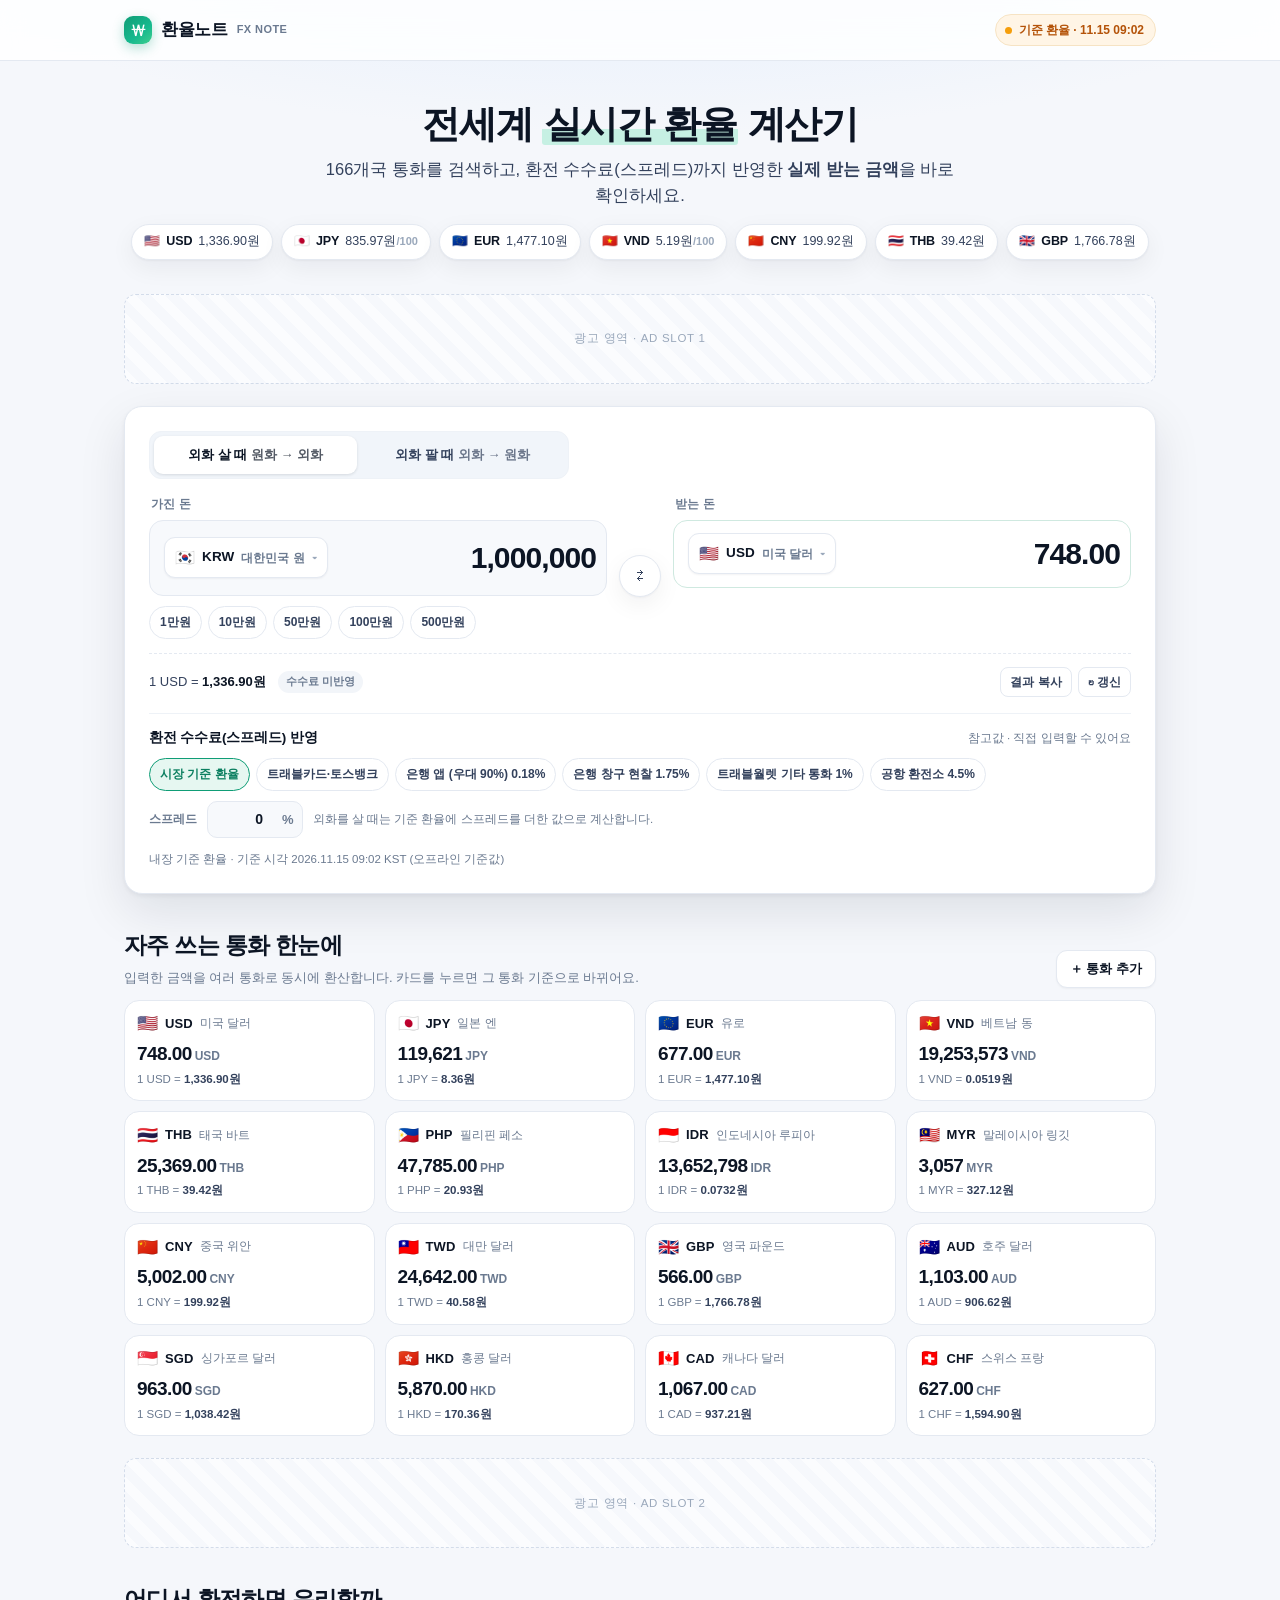
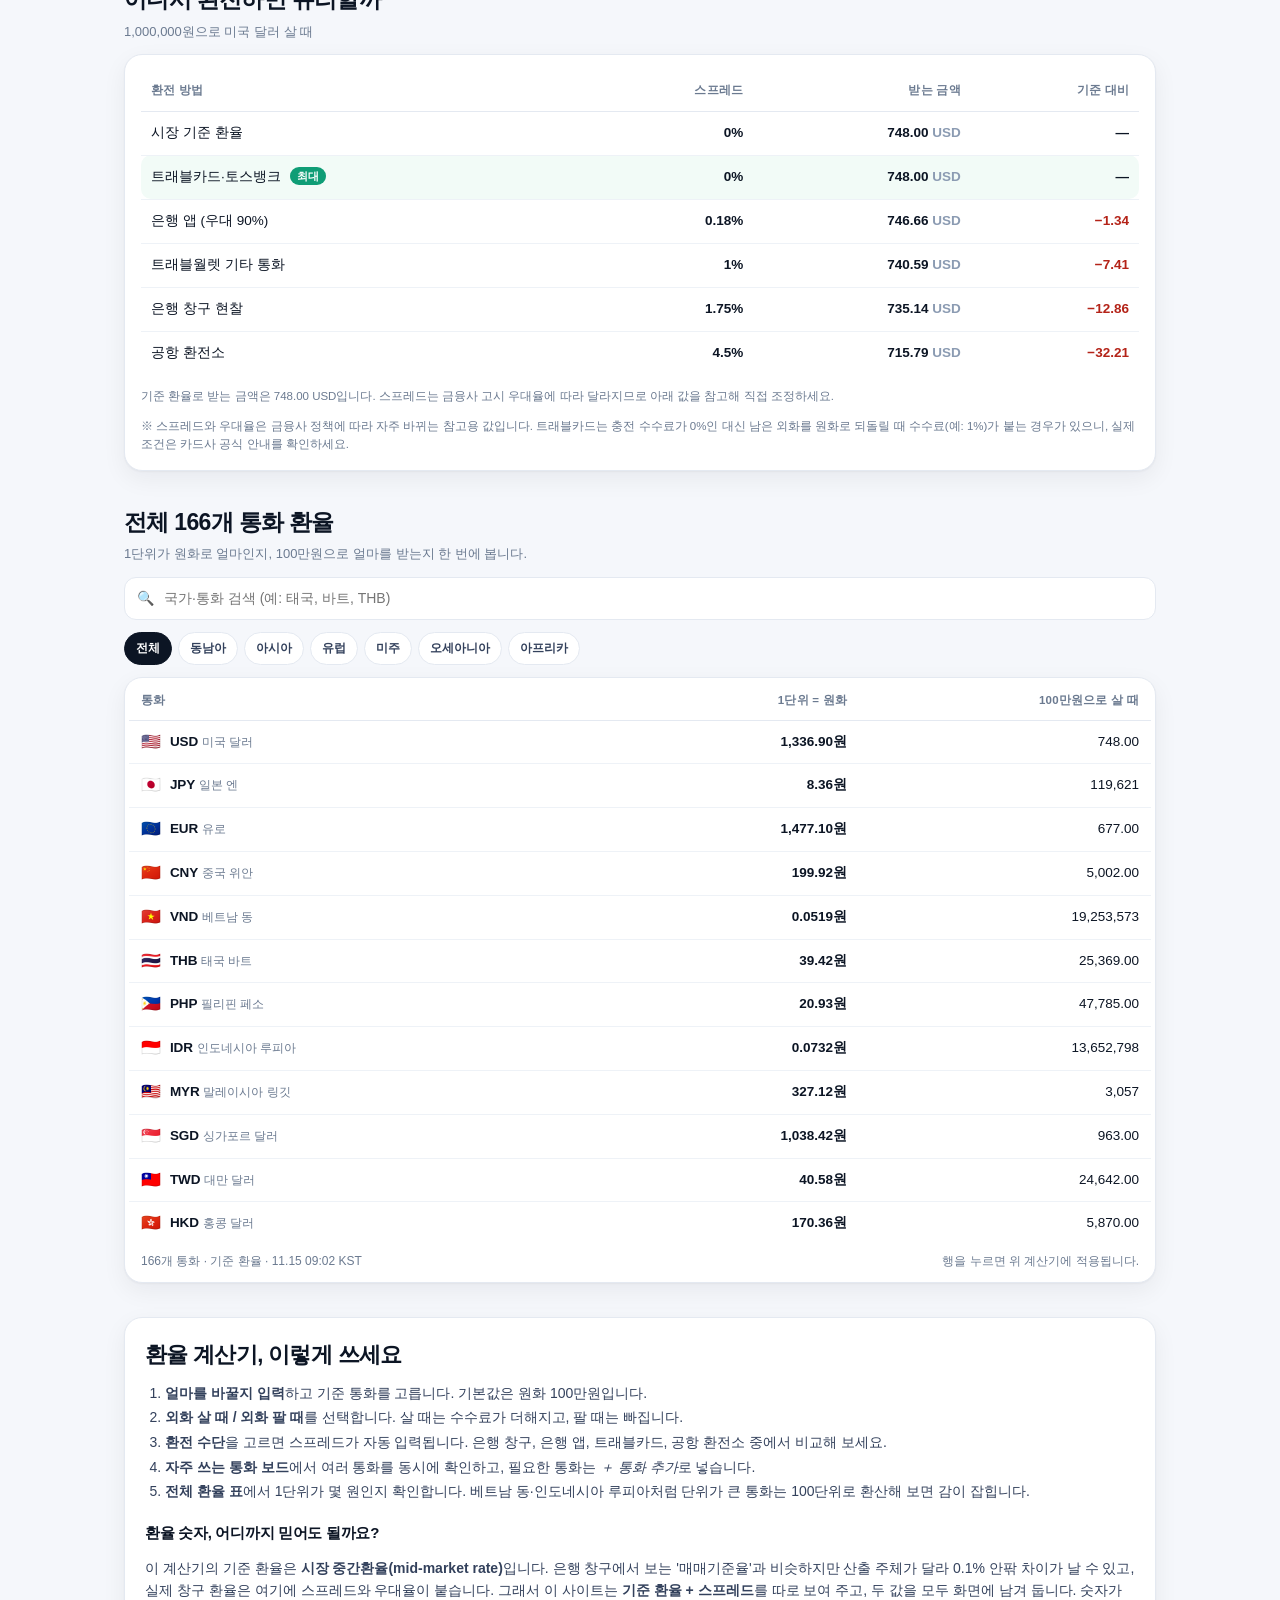
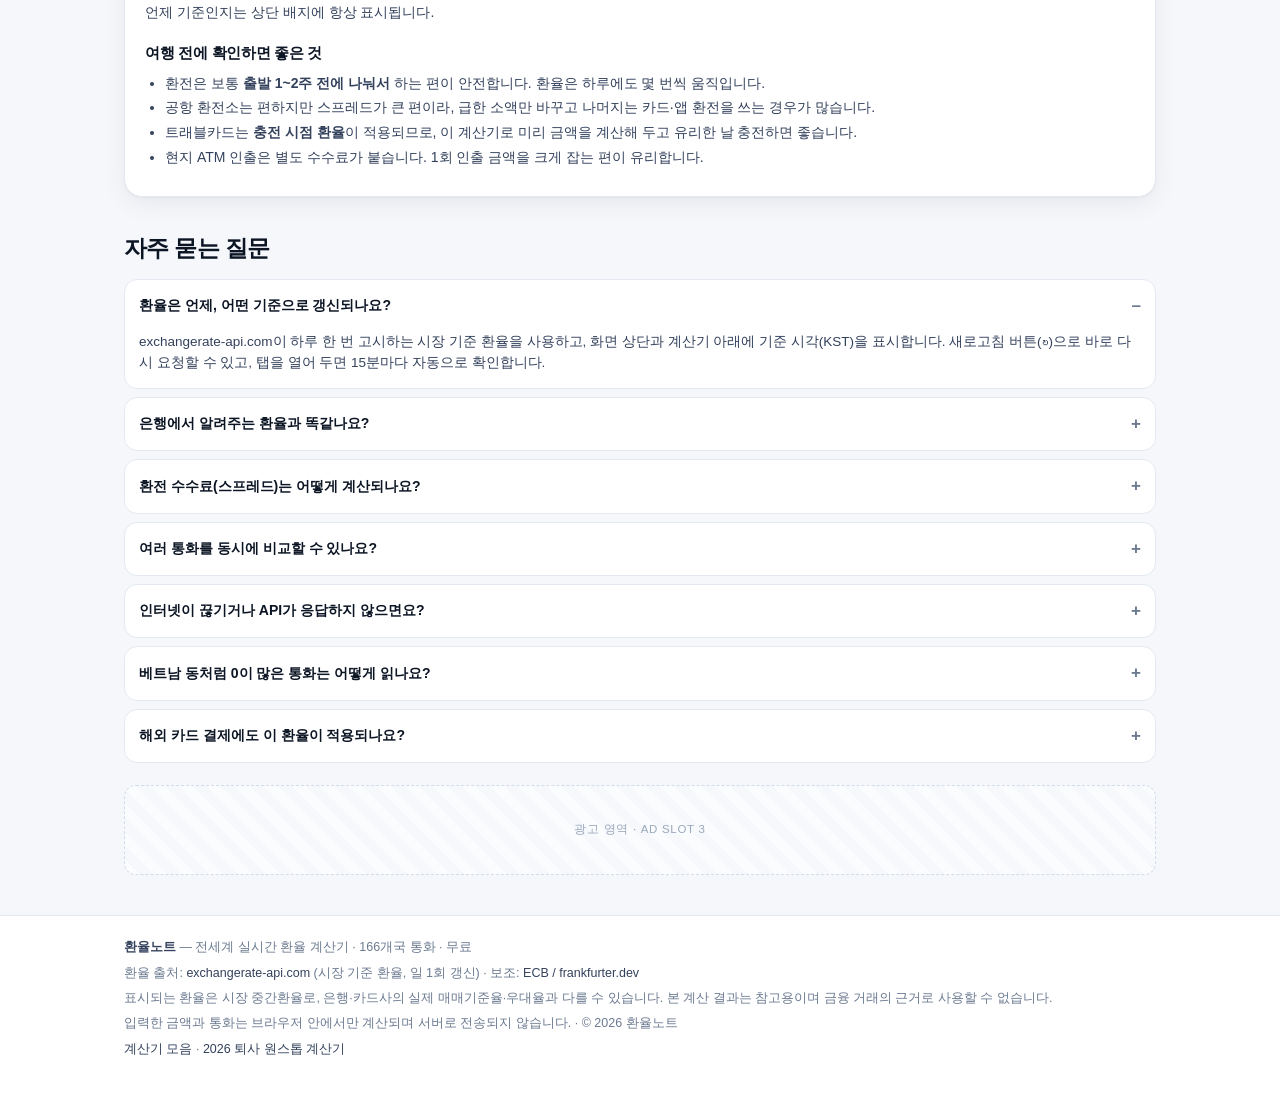
==== fx/index.html @ 87c5fdeb "무료 계산기 2종 배포: 퇴사 원스톱 계산기(월급노트) + 전세계 환율 계산기(환율노트) - 루트: 허브 페이지, ads.txt(애드센스 pub-2493112023638381), " ====
<!DOCTYPE html>
<html lang="ko">
<head>
<meta charset="utf-8">
<meta name="viewport" content="width=device-width, initial-scale=1, viewport-fit=cover">
<title>전세계 실시간 환율 계산기 | 166개 통화 환전 수수료까지 — 환율노트</title>
<meta name="description" content="166개국 통화를 실시간 환율로 바로 계산하세요. 원화↔달러·엔·동·바트·유로를 한 화면에서 동시 비교하고, 은행·트래블카드 환전 수수료(스프레드)를 반영한 실제 받는 금액까지 확인할 수 있습니다. 회원가입·설치 없이 무료.">
<meta name="keywords" content="환율 계산기, 실시간 환율, 달러 환율, 엔화 환율, 베트남 동 환율, 태국 바트, 환전 수수료, 트래블카드, 스프레드, 환율 조회">
<meta name="robots" content="index,follow,max-image-preview:large">
<meta name="author" content="환율노트">
<meta name="theme-color" content="#0c1524">
<meta name="format-detection" content="telephone=no">

<link rel="canonical" href="https://fuuckuyooou-sys.github.io/fx/">

<meta property="og:type" content="website">
<meta property="og:site_name" content="환율노트">
<meta property="og:locale" content="ko_KR">
<meta property="og:title" content="전세계 실시간 환율 계산기 — 166개 통화, 수수료까지 반영">
<meta property="og:description" content="달러·엔·동·바트·유로를 한 번에. 기준 환율과 환전 수수료(스프레드)를 반영한 실제 받는 금액을 바로 확인하세요.">
<meta property="og:url" content="https://fuuckuyooou-sys.github.io/fx/">
<meta property="og:image" content="https://fuuckuyooou-sys.github.io/salary/og-image.png">
<meta name="twitter:card" content="summary">
<meta name="twitter:title" content="전세계 실시간 환율 계산기 — 환율노트">
<meta name="twitter:description" content="166개국 통화 실시간 환율 계산 · 환전 수수료 반영 실구매 금액 비교">

<link rel="preconnect" href="https://open.er-api.com" crossorigin>
<link rel="preconnect" href="https://api.frankfurter.dev">
<link rel="icon" href="data:image/svg+xml,%3Csvg xmlns='http://www.w3.org/2000/svg' viewBox='0 0 100 100'%3E%3Crect width='100' height='100' rx='24' fill='%230f9d76'/%3E%3Ctext x='50' y='72' font-size='58' font-family='sans-serif' font-weight='bold' fill='white' text-anchor='middle'%3E%E2%82%A9%3C/text%3E%3C/svg%3E">
<link rel="stylesheet" href="assets/styles.css">

<!-- ═══════════════════════════════════════════════════════════════
     Google AdSense 스크립트 (pub-2493112023638381)
     애드센스 승인 후 아래 주석을 해제하면 본문의 광고 슬롯이 활성화됩니다.
<script async src="https://pagead2.googlesyndication.com/pagead/js/adsbygoogle.js?client=ca-pub-2493112023638381" crossorigin="anonymous"></script>
     ═══════════════════════════════════════════════════════════════ -->

<script type="application/ld+json">
{
  "@context": "https://schema.org",
  "@graph": [
    {
      "@type": "WebApplication",
      "name": "환율노트 — 전세계 실시간 환율 계산기",
      "url": "https://fuuckuyooou-sys.github.io/fx/",
      "applicationCategory": "FinanceApplication",
      "operatingSystem": "Web",
      "inLanguage": "ko-KR",
      "description": "166개국 통화의 실시간 환율을 조회하고, 환전 수수료(스프레드)를 반영한 실구매 금액을 계산하는 무료 웹 앱.",
      "offers": { "@type": "Offer", "price": "0", "priceCurrency": "KRW" },
      "featureList": [
        "166개국 통화 실시간 환율 조회",
        "국가명·통화코드로 즉시 검색",
        "여러 통화 동시 환산",
        "은행·트래블카드 환전 수수료 반영 계산"
      ]
    },
    {
      "@type": "FAQPage",
      "mainEntity": [
        {
          "@type": "Question",
          "name": "환율은 언제, 어떤 기준으로 갱신되나요?",
          "acceptedAnswer": { "@type": "Answer", "text": "exchangerate-api.com이 하루 한 번 고시하는 시장 기준 환율을 사용하며, 화면 상단에 기준 시각(KST)을 표시합니다. 은행의 매매기준율과는 산출 방식이 달라 0.1% 안팎의 차이가 날 수 있습니다." }
        },
        {
          "@type": "Question",
          "name": "은행에서 알려주는 환율과 똑같나요?",
          "acceptedAnswer": { "@type": "Answer", "text": "아닙니다. 이 사이트의 숫자는 수수료가 붙기 전 시장 중간환율입니다. 은행·카드사는 여기에 자체 스프레드와 우대율을 적용해 살 때·팔 때 환율을 따로 고시합니다. 그래서 계산기에 스프레드를 입력하면 실제 받는 금액에 가까워집니다." }
        },
        {
          "@type": "Question",
          "name": "환전 수수료(스프레드)는 어떻게 반영되나요?",
          "acceptedAnswer": { "@type": "Answer", "text": "외화를 살 때는 기준 환율에 스프레드를 더한 값으로, 팔 때는 뺀 값으로 계산합니다. 예를 들어 스프레드 1.75%라면 달러를 살 때 1달러당 기준 환율의 1.0175배를 지불하게 됩니다." }
        },
        {
          "@type": "Question",
          "name": "여러 통화를 동시에 비교할 수 있나요?",
          "acceptedAnswer": { "@type": "Answer", "text": "네. 금액과 기준 통화를 입력하면 '자주 쓰는 통화' 보드에서 달러·엔·유로·동·바트 등 최대 24개 통화로 한 번에 환산됩니다. 보드에 통화를 추가하거나 빼면 다음 방문에도 그대로 유지됩니다." }
        },
        {
          "@type": "Question",
          "name": "인터넷이 끊기거나 API가 응답하지 않으면 어떻게 되나요?",
          "acceptedAnswer": { "@type": "Answer", "text": "ECB 기준 환율(2차 소스)을 먼저 시도하고, 그것도 실패하면 브라우저에 저장된 마지막 환율이나 사이트에 내장된 기준 환율로 계산합니다. 이때 상단 표시가 '기준 환율'로 바뀌고 기준 시각이 함께 표시되므로, 숫자가 실시간인지 바로 알 수 있습니다." }
        },
        {
          "@type": "Question",
          "name": "베트남 동처럼 0이 많은 통화는 어떻게 읽나요?",
          "acceptedAnswer": { "@type": "Answer", "text": "계산기는 자릿수를 쉼표로 구분해 표시합니다. 베트남 동은 100동 단위로 묶어 생각하면 편합니다. 예를 들어 100,000동은 10만동이며, 계산기 아래 환율 표에서 100동이 몇 원인지 바로 확인할 수 있습니다." }
        },
        {
          "@type": "Question",
          "name": "해외 카드 결제에도 이 환율이 적용되나요?",
          "acceptedAnswer": { "@type": "Answer", "text": "카드 결제는 결제 승인 시점의 국제브랜드 환율과 카드사 해외이용수수료(보통 0.2~0.6%)가 더해집니다. 트래블카드는 충전 시점의 환율이 적용되므로 이 계산기로 충전 타이밍을 가늠하는 용도로 쓰면 좋습니다." }
        }
      ]
    }
  ]
}
</script>
</head>
<body>

<header class="site-head">
  <div class="wrap">
    <a class="brand" href="./" aria-label="환율노트 홈">
      <span class="brand-mark" aria-hidden="true">₩</span>
      환율노트 <small>FX NOTE</small>
    </a>
    <span class="status-pill" id="statusPill" role="status" aria-live="polite">
      <span class="dot" aria-hidden="true"></span>
      <span id="statusText">환율 불러오는 중…</span>
    </span>
  </div>
</header>

<main class="wrap">
  <section class="hero">
    <h1>전세계 <span class="hl">실시간 환율</span> 계산기</h1>
    <p>166개국 통화를 검색하고, 환전 수수료(스프레드)까지 반영한 <strong>실제 받는 금액</strong>을 바로 확인하세요.</p>
    <div class="ticker" id="ticker" aria-label="주요 통화 환율"></div>
  </section>

  <!-- ══════════════════════════════════════════════════════════════
       [AD SLOT 1] 본문 상단 · 반응형
       애드센스 승인 후 아래 주석을 풀고 data-ad-slot 값만 교체하세요.
       (pub-2493112023638381)
  <ins class="adsbygoogle" style="display:block"
       data-ad-client="ca-pub-2493112023638381"
       data-ad-slot="0000000000"
       data-ad-format="auto"
       data-full-width-responsive="true"></ins>
  <script>(adsbygoogle = window.adsbygoogle || []).push({});</script>
       ══════════════════════════════════════════════════════════════ -->
  <div class="ad-slot" data-ad="top" aria-hidden="true">광고 영역 · AD SLOT 1</div>

  <section class="card conv" aria-labelledby="calcTitle">
    <h2 id="calcTitle" class="visually-hidden">환율 계산기</h2>

    <div class="seg" role="tablist" aria-label="환전 방향 선택">
      <button type="button" id="segBuy" role="tab" aria-selected="true">외화 살 때 <span style="font-weight:600;opacity:.7">원화 → 외화</span></button>
      <button type="button" id="segSell" role="tab" aria-selected="false">외화 팔 때 <span style="font-weight:600;opacity:.7">외화 → 원화</span></button>
    </div>

    <div class="conv-grid">
      <div class="field">
        <label class="field-label" for="amountInput">가진 돈</label>
        <div class="picker">
          <div class="io">
            <button type="button" class="cur-btn" id="baseBtn" aria-haspopup="listbox" aria-expanded="false" aria-label="기준 통화 선택">
              <span class="fl">🇰🇷</span><span class="cd">KRW</span><span class="nm">대한민국 원</span>
            </button>
            <input id="amountInput" type="text" inputmode="decimal" autocomplete="off" spellcheck="false"
                   value="1,000,000" aria-label="금액 입력" placeholder="0">
          </div>
          <div class="picker-panel" id="basePanel" role="dialog" aria-label="기준 통화 선택">
            <div class="picker-search">
              <input type="search" placeholder="국가·통화 검색 (예: 베트남, 달러, USD)" aria-label="기준 통화 검색" autocomplete="off">
            </div>
            <div class="picker-filters" role="group" aria-label="지역 필터"></div>
            <ul class="picker-list" role="listbox" aria-label="통화 목록"></ul>
          </div>
        </div>
        <div class="chips" id="amountChips"></div>
      </div>

      <div class="swap-row">
        <button type="button" class="swap" id="swapBtn" aria-label="두 통화를 서로 바꾸기" title="통화 바꾸기">⇄</button>
      </div>

      <div class="field">
        <span class="field-label" id="outLabel">받는 돈</span>
        <div class="picker">
          <div class="io out">
            <button type="button" class="cur-btn" id="targetBtn" aria-haspopup="listbox" aria-expanded="false" aria-labelledby="outLabel">
              <span class="fl">🇺🇸</span><span class="cd">USD</span><span class="nm">미국 달러</span>
            </button>
            <div class="value" id="outValue" aria-live="polite">0</div>
            <span class="visually-hidden" id="outCode">USD</span>
          </div>
          <div class="picker-panel" id="targetPanel" role="dialog" aria-label="받는 통화 선택">
            <div class="picker-search">
              <input type="search" placeholder="국가·통화 검색 (예: 일본, 엔, JPY)" aria-label="받는 통화 검색" autocomplete="off">
            </div>
            <div class="picker-filters" role="group" aria-label="지역 필터"></div>
            <ul class="picker-list" role="listbox" aria-label="통화 목록"></ul>
          </div>
        </div>
      </div>
    </div>

    <div class="rate-line">
      <span id="rateText">환율을 불러오는 중…</span>
      <span class="tag zero" id="feeTag">수수료 미반영</span>
      <span class="rate-actions">
        <button class="copy-btn" id="copyBtn" type="button">결과 복사</button>
        <button class="copy-btn" id="refreshBtn" type="button" title="환율 새로고침">↻ 갱신</button>
      </span>
    </div>

    <div class="fees">
      <div class="fees-head">
        <h3>환전 수수료(스프레드) 반영</h3>
        <span class="hint">참고값 · 직접 입력할 수 있어요</span>
      </div>
      <div class="presets" id="presets" role="group" aria-label="환전 수단 선택"></div>
      <div class="spread-row">
        <label for="spreadInput">스프레드</label>
        <div class="spread-input">
          <input id="spreadInput" type="number" min="0" max="20" step="0.1" value="0" inputmode="decimal" aria-describedby="modeNote">
          <span>%</span>
        </div>
        <span class="mode-note" id="modeNote">외화를 살 때는 기준 환율에 스프레드를 더해 계산합니다.</span>
      </div>
    </div>

    <p class="note" id="sourceText">출처를 확인하는 중…</p>
  </section>

  <section class="sec" aria-labelledby="boardTitle">
    <div class="sec-head">
      <div>
        <h2 id="boardTitle">자주 쓰는 통화 한눈에</h2>
        <p>입력한 금액을 여러 통화로 동시에 환산합니다. 카드를 누르면 그 통화 기준으로 바뀌어요.</p>
      </div>
      <button class="btn-ghost" id="addBtn" type="button">＋ 통화 추가</button>
    </div>
    <div class="board" id="board"></div>
  </section>

  <!-- ══════════════════════════════════════════════════════════════
       [AD SLOT 2] 본문 중간 · 반응형 (pub-2493112023638381)
  <ins class="adsbygoogle" style="display:block"
       data-ad-client="ca-pub-2493112023638381"
       data-ad-slot="0000000000"
       data-ad-format="auto"
       data-full-width-responsive="true"></ins>
  <script>(adsbygoogle = window.adsbygoogle || []).push({});</script>
       ══════════════════════════════════════════════════════════════ -->
  <div class="ad-slot" data-ad="mid" aria-hidden="true">광고 영역 · AD SLOT 2</div>

  <section class="sec" aria-labelledby="cmpTitle2">
    <div class="sec-head">
      <div>
        <h2 id="cmpTitle2">어디서 환전하면 유리할까</h2>
        <p id="cmpTitle">수수료를 반영해 실제로 받는 금액을 비교합니다.</p>
      </div>
    </div>
    <div class="card compare">
      <div class="cmp-scroll">
        <table class="cmp">
          <caption class="visually-hidden">환전 수단별 실구매 금액 비교표</caption>
          <thead>
            <tr><th scope="col">환전 방법</th><th scope="col">스프레드</th><th scope="col">받는 금액</th><th scope="col">기준 대비</th></tr>
          </thead>
          <tbody id="cmpBody"></tbody>
        </table>
      </div>
      <p class="note" id="cmpFoot"></p>
      <p class="note">※ 스프레드와 우대율은 금융사 정책에 따라 자주 바뀌는 참고용 값입니다. 트래블카드는 충전 수수료가 0%인 대신 남은 외화를 원화로 되돌릴 때 수수료(예: 1%)가 붙는 경우가 있으니, 실제 조건은 카드사 공식 안내를 확인하세요.</p>
    </div>
  </section>

  <section class="sec" aria-labelledby="tableTitle">
    <div class="sec-head">
      <div>
        <h2 id="tableTitle">전체 166개 통화 환율</h2>
        <p>1단위가 원화로 얼마인지, 100만원으로 얼마를 받는지 한 번에 봅니다.</p>
      </div>
    </div>
    <div class="toolbar">
      <div class="search-box">
        <span class="ico" aria-hidden="true">🔍</span>
        <input id="rateSearch" type="search" placeholder="국가·통화 검색 (예: 태국, 바트, THB)" aria-label="전체 환율 검색" autocomplete="off">
      </div>
    </div>
    <div class="rfilters" id="regionFilters" role="group" aria-label="지역 필터"></div>
    <div class="card tbl-card" style="margin-top:12px">
      <div class="tbl-scroll">
        <table class="rates">
          <thead>
            <tr><th scope="col">통화</th><th scope="col">1단위 = 원화</th><th scope="col">100만원으로 살 때</th></tr>
          </thead>
          <tbody id="rateBody"></tbody>
        </table>
      </div>
      <div class="table-foot">
        <span id="rateCount"></span>
        <span>행을 누르면 위 계산기에 적용됩니다.</span>
      </div>
    </div>
  </section>

  <section class="sec" aria-labelledby="guideTitle">
    <div class="card guide">
      <h2 id="guideTitle">환율 계산기, 이렇게 쓰세요</h2>
      <ol>
        <li><strong>얼마를 바꿀지 입력</strong>하고 기준 통화를 고릅니다. 기본값은 원화 100만원입니다.</li>
        <li><strong>외화 살 때 / 외화 팔 때</strong>를 선택합니다. 살 때는 수수료가 더해지고, 팔 때는 빠집니다.</li>
        <li><strong>환전 수단</strong>을 고르면 스프레드가 자동 입력됩니다. 은행 창구, 은행 앱, 트래블카드, 공항 환전소 중에서 비교해 보세요.</li>
        <li><strong>자주 쓰는 통화 보드</strong>에서 여러 통화를 동시에 확인하고, 필요한 통화는 <em>＋ 통화 추가</em>로 넣습니다.</li>
        <li><strong>전체 환율 표</strong>에서 1단위가 몇 원인지 확인합니다. 베트남 동·인도네시아 루피아처럼 단위가 큰 통화는 100단위로 환산해 보면 감이 잡힙니다.</li>
      </ol>

      <h3>환율 숫자, 어디까지 믿어도 될까요?</h3>
      <p>이 계산기의 기준 환율은 <strong>시장 중간환율(mid-market rate)</strong>입니다. 은행 창구에서 보는 '매매기준율'과 비슷하지만 산출 주체가 달라 0.1% 안팎 차이가 날 수 있고, 실제 창구 환율은 여기에 스프레드와 우대율이 붙습니다. 그래서 이 사이트는 <strong>기준 환율 + 스프레드</strong>를 따로 보여 주고, 두 값을 모두 화면에 남겨 둡니다. 숫자가 언제 기준인지는 상단 배지에 항상 표시됩니다.</p>

      <h3>여행 전에 확인하면 좋은 것</h3>
      <ul>
        <li>환전은 보통 <strong>출발 1~2주 전에 나눠서</strong> 하는 편이 안전합니다. 환율은 하루에도 몇 번씩 움직입니다.</li>
        <li>공항 환전소는 편하지만 스프레드가 큰 편이라, 급한 소액만 바꾸고 나머지는 카드·앱 환전을 쓰는 경우가 많습니다.</li>
        <li>트래블카드는 <strong>충전 시점 환율</strong>이 적용되므로, 이 계산기로 미리 금액을 계산해 두고 유리한 날 충전하면 좋습니다.</li>
        <li>현지 ATM 인출은 별도 수수료가 붙습니다. 1회 인출 금액을 크게 잡는 편이 유리합니다.</li>
      </ul>
    </div>
  </section>

  <section class="sec" aria-labelledby="faqTitle">
    <div class="sec-head"><div><h2 id="faqTitle">자주 묻는 질문</h2></div></div>

    <details class="faq" open>
      <summary>환율은 언제, 어떤 기준으로 갱신되나요?</summary>
      <div class="a"><p>exchangerate-api.com이 하루 한 번 고시하는 시장 기준 환율을 사용하고, 화면 상단과 계산기 아래에 기준 시각(KST)을 표시합니다. 새로고침 버튼(↻)으로 바로 다시 요청할 수 있고, 탭을 열어 두면 15분마다 자동으로 확인합니다.</p></div>
    </details>

    <details class="faq">
      <summary>은행에서 알려주는 환율과 똑같나요?</summary>
      <div class="a"><p>똑같지 않습니다. 이 사이트의 숫자는 수수료가 붙기 전 시장 중간환율입니다. 은행과 카드사는 여기에 자체 스프레드와 우대율을 적용해 '살 때'와 '팔 때' 환율을 따로 고시합니다. 계산기의 스프레드 값을 실제 우대 조건에 맞추면 체감 환율에 가까워집니다.</p></div>
    </details>

    <details class="faq">
      <summary>환전 수수료(스프레드)는 어떻게 계산되나요?</summary>
      <div class="a"><p>외화를 살 때는 기준 환율에 스프레드를 더하고(1 + s), 팔 때는 뺍니다(1 − s). 예를 들어 스프레드가 1.75%라면 달러를 살 때 1달러당 기준 환율의 1.0175배를 지불하는 셈입니다. 100만원어치를 바꾼다면 약 1만 7천원이 수수료로 빠지는 구조입니다.</p></div>
    </details>

    <details class="faq">
      <summary>여러 통화를 동시에 비교할 수 있나요?</summary>
      <div class="a"><p>네. 금액과 기준 통화를 입력하면 '자주 쓰는 통화' 보드에서 달러·엔·유로·동·바트·페소 등 최대 24개 통화로 한 번에 환산해 보여 줍니다. 보드에 통화를 더하거나 빼면 브라우저에 저장되어 다음 방문에도 유지됩니다.</p></div>
    </details>

    <details class="faq">
      <summary>인터넷이 끊기거나 API가 응답하지 않으면요?</summary>
      <div class="a"><p>ECB 기준 환율(2차 소스)을 먼저 시도하고, 그것도 안 되면 브라우저에 저장된 마지막 환율이나 사이트에 내장된 기준 환율로 계산합니다. 이때 상단 배지가 '실시간'에서 '기준 환율'로 바뀌고 기준 시각이 함께 표시되므로, 지금 보는 숫자가 실시간인지 바로 알 수 있습니다.</p></div>
    </details>

    <details class="faq">
      <summary>베트남 동처럼 0이 많은 통화는 어떻게 읽나요?</summary>
      <div class="a"><p>계산기는 자릿수를 쉼표로 끊어 보여 줍니다. 베트남 동은 100동 단위로 묶으면 편합니다. 예를 들어 100,000동은 10만동이고, 전체 환율 표에서 100동이 몇 원인지 바로 확인할 수 있습니다.</p></div>
    </details>

    <details class="faq">
      <summary>해외 카드 결제에도 이 환율이 적용되나요?</summary>
      <div class="a"><p>카드 결제에는 결제 승인 시점의 국제브랜드 환율과 카드사 해외이용수수료(보통 0.2~0.6%)가 더해집니다. 트래블카드는 충전 시점의 환율이 적용되므로, 이 계산기로 충전 금액과 타이밍을 가늠하는 용도로 쓰기 좋습니다.</p></div>
    </details>
  </section>

  <!-- ══════════════════════════════════════════════════════════════
       [AD SLOT 3] 본문 하단 · 반응형 (pub-2493112023638381)
  <ins class="adsbygoogle" style="display:block"
       data-ad-client="ca-pub-2493112023638381"
       data-ad-slot="0000000000"
       data-ad-format="auto"
       data-full-width-responsive="true"></ins>
  <script>(adsbygoogle = window.adsbygoogle || []).push({});</script>
       ══════════════════════════════════════════════════════════════ -->
  <div class="ad-slot" data-ad="bottom" aria-hidden="true">광고 영역 · AD SLOT 3</div>
</main>

<footer class="site-foot">
  <div class="wrap rows">
    <div><b>환율노트</b> — 전세계 실시간 환율 계산기 · 166개국 통화 · 무료</div>
    <div>환율 출처: <a href="https://www.exchangerate-api.com" target="_blank" rel="noopener nofollow">exchangerate-api.com</a> (시장 기준 환율, 일 1회 갱신) · 보조: <a href="https://frankfurter.dev" target="_blank" rel="noopener nofollow">ECB / frankfurter.dev</a></div>
    <div>표시되는 환율은 시장 중간환율로, 은행·카드사의 실제 매매기준율·우대율과 다를 수 있습니다. 본 계산 결과는 참고용이며 금융 거래의 근거로 사용할 수 없습니다.</div>
    <div>입력한 금액과 통화는 브라우저 안에서만 계산되며 서버로 전송되지 않습니다. · © 2026 환율노트</div>
    <div><a href="../">계산기 모음</a> · <a href="../salary/">2026 퇴사 원스톱 계산기</a></div>
  </div>
</footer>

<!-- 통화 추가 모달 -->
<div class="modal-backdrop" id="addModal" hidden>
  <div class="modal-card" role="dialog" aria-modal="true" aria-labelledby="addTitle">
    <div class="modal-head">
      <h3 id="addTitle">통화 추가</h3>
      <button type="button" class="modal-x" id="addClose" aria-label="닫기">✕</button>
    </div>
    <div class="picker-search">
      <input id="addSearch" type="search" placeholder="국가·통화 검색 (예: 캄보디아, KHR)" aria-label="추가할 통화 검색" autocomplete="off">
    </div>
    <ul class="picker-list" id="addList"></ul>
  </div>
</div>

<script src="assets/currencies.js"></script>
<script src="assets/app.js"></script>
</body>
</html>
---- fx/assets/styles.css ----
/* 환율노트 — 전세계 실시간 환율 계산기
   핀테크/여행 톤 · 모바일 우선 반응형 · 외부 라이브러리 없음 */

:root {
  --ink: #0c1524;
  --ink-2: #33415c;
  --muted: #6b7a90;
  --line: #e4e9f1;
  --line-2: #eef2f7;
  --bg: #f5f7fb;
  --card: #ffffff;
  --accent: #0f9d76;
  --accent-2: #0b7f60;
  --accent-soft: #e6f7f1;
  --blue: #2f6bff;
  --blue-soft: #eaf0ff;
  --warn: #b45309;
  --warn-soft: #fff5e6;
  --shadow: 0 1px 2px rgba(12, 21, 36, .04), 0 8px 24px rgba(12, 21, 36, .06);
  --shadow-lg: 0 2px 4px rgba(12, 21, 36, .05), 0 18px 48px rgba(12, 21, 36, .10);
  --r: 18px;
  --r-sm: 12px;
  --max: 1080px;
  --font: "Pretendard", "Pretendard Variable", -apple-system, BlinkMacSystemFont, "Apple SD Gothic Neo",
    "Malgun Gothic", "Noto Sans KR", "Segoe UI", Roboto, sans-serif;
  --mono: "SF Mono", ui-monospace, "JetBrains Mono", "Roboto Mono", Menlo, monospace;
}

* { box-sizing: border-box; }

html { -webkit-text-size-adjust: 100%; scroll-behavior: smooth; }

body {
  margin: 0;
  font-family: var(--font);
  color: var(--ink);
  background:
    radial-gradient(1200px 420px at 50% -160px, #dceafe 0%, rgba(220, 234, 254, 0) 70%),
    var(--bg);
  line-height: 1.55;
  -webkit-font-smoothing: antialiased;
}

a { color: var(--blue); text-decoration: none; }
a:hover { text-decoration: underline; }

.wrap { width: 100%; max-width: var(--max); margin: 0 auto; padding: 0 18px; }

.visually-hidden {
  position: absolute; width: 1px; height: 1px; margin: -1px; padding: 0;
  overflow: hidden; clip: rect(0 0 0 0); white-space: nowrap; border: 0;
}

/* ── 헤더 ───────────────────────────────────────────── */
.site-head {
  position: sticky; top: 0; z-index: 40;
  background: rgba(255, 255, 255, .84);
  backdrop-filter: saturate(160%) blur(12px);
  -webkit-backdrop-filter: saturate(160%) blur(12px);
  border-bottom: 1px solid var(--line);
}
.site-head .wrap {
  display: flex; align-items: center; justify-content: space-between; gap: 12px;
  height: 60px;
}
.brand {
  display: inline-flex; align-items: center; gap: 9px;
  color: var(--ink); font-weight: 800; letter-spacing: -.02em; font-size: 17px;
}
.brand:hover { text-decoration: none; }
.brand-mark {
  width: 28px; height: 28px; border-radius: 9px; display: grid; place-items: center;
  background: linear-gradient(140deg, var(--accent) 0%, #17b98e 60%, #3ecf8e 100%);
  color: #fff; font-size: 15px; font-weight: 800; box-shadow: 0 4px 12px rgba(15, 157, 118, .3);
}
.brand small { color: var(--muted); font-weight: 600; font-size: 11px; letter-spacing: .04em; }

.status-pill {
  display: inline-flex; align-items: center; gap: 7px;
  font-size: 12px; font-weight: 600; color: var(--ink-2);
  background: #fff; border: 1px solid var(--line); border-radius: 999px;
  padding: 6px 11px 6px 9px; white-space: nowrap;
  max-width: 62vw; overflow: hidden; text-overflow: ellipsis;
}
.status-pill .dot {
  width: 7px; height: 7px; border-radius: 50%; background: var(--muted); flex: none;
}
.status-pill.live .dot { background: var(--accent); box-shadow: 0 0 0 0 rgba(15, 157, 118, .55); animation: pulse 2.4s infinite; }
.status-pill.live { color: var(--accent-2); border-color: #cdeee4; background: var(--accent-soft); }
.status-pill.stale .dot { background: #f59e0b; }
.status-pill.stale { color: var(--warn); border-color: #f6e3c4; background: var(--warn-soft); }
.status-pill.err .dot { background: #ef4444; }
.status-pill.err { color: #b42318; border-color: #f5cdc9; background: #fdeceb; }
@keyframes pulse {
  0% { box-shadow: 0 0 0 0 rgba(15, 157, 118, .5); }
  70% { box-shadow: 0 0 0 7px rgba(15, 157, 118, 0); }
  100% { box-shadow: 0 0 0 0 rgba(15, 157, 118, 0); }
}

/* ── 히어로 ─────────────────────────────────────────── */
.hero { padding: 30px 0 8px; text-align: center; }
.hero h1 {
  margin: 0 0 10px; font-size: clamp(26px, 5.2vw, 38px); line-height: 1.22;
  letter-spacing: -.035em; font-weight: 850;
}
.hero h1 .hl {
  background: linear-gradient(180deg, transparent 62%, #c6f0e3 62%);
  border-radius: 3px; padding: 0 2px;
}
.hero p {
  margin: 0 auto; max-width: 680px; color: var(--ink-2); font-size: clamp(14px, 2.4vw, 16px);
  word-break: keep-all;
}

.ticker {
  display: flex; gap: 8px; justify-content: flex-start; overflow-x: auto;
  padding: 16px 0 4px; margin: 0;
  scrollbar-width: none; -webkit-overflow-scrolling: touch;
}
.ticker::-webkit-scrollbar { display: none; }
.tick {
  flex: none; display: inline-flex; align-items: baseline; gap: 6px;
  background: #fff; border: 1px solid var(--line); border-radius: 999px;
  padding: 7px 12px; font-size: 12.5px; color: var(--ink-2); box-shadow: var(--shadow);
}
.tick b { font-weight: 750; color: var(--ink); letter-spacing: -.01em; }
.tick .up { color: #d92d20; }
.tick .down { color: #067647; }
.tick .sk { display: inline-block; width: 34px; height: 8px; border-radius: 4px; background: #eef2f7; }

/* ── 광고 슬롯 ──────────────────────────────────────── */
.ad-slot {
  margin: 22px 0; min-height: 90px; border: 1px dashed #d3dcea; border-radius: var(--r-sm);
  background: repeating-linear-gradient(45deg, #fbfcfe, #fbfcfe 10px, #f6f8fc 10px, #f6f8fc 20px);
  display: grid; place-items: center; color: #9aa8bb; font-size: 11.5px; letter-spacing: .06em;
  text-align: center; padding: 10px;
}

/* ── 공통 카드 ──────────────────────────────────────── */
.card {
  background: var(--card); border: 1px solid var(--line); border-radius: var(--r);
  box-shadow: var(--shadow);
}

/* ── 변환기 ─────────────────────────────────────────── */
.conv { padding: 18px; margin-top: 14px; box-shadow: var(--shadow-lg); }

.seg {
  display: inline-flex; gap: 4px; padding: 4px; background: #f1f5fa; border-radius: 12px;
  border: 1px solid var(--line-2); margin-bottom: 16px; width: 100%; max-width: 420px;
}
.seg button {
  flex: 1; appearance: none; border: 0; background: transparent; color: var(--ink-2);
  font: inherit; font-size: 13px; font-weight: 700; padding: 9px 10px; border-radius: 9px;
  cursor: pointer; transition: background .15s, color .15s, box-shadow .15s; white-space: nowrap;
}
.seg button[aria-selected="true"] {
  background: #fff; color: var(--ink); box-shadow: 0 1px 3px rgba(12, 21, 36, .12);
}
.seg button:focus-visible { outline: 2px solid var(--blue); outline-offset: 1px; }

.conv-grid { display: grid; gap: 10px; grid-template-columns: minmax(0, 1fr); }

.field { position: relative; min-width: 0; }
.field-label {
  display: block; font-size: 12px; font-weight: 700; color: var(--muted);
  margin: 0 0 6px 2px; letter-spacing: .01em;
}
.io {
  display: flex; align-items: center; gap: 8px; background: #f7f9fc; min-width: 0;
  border: 1.5px solid var(--line); border-radius: 14px; padding: 10px 10px 10px 14px;
  transition: border-color .15s, background .15s, box-shadow .15s;
}
.io:focus-within { border-color: var(--accent); background: #fff; box-shadow: 0 0 0 4px rgba(15, 157, 118, .10); }
.io.out { background: #fff; border-color: #cfe9e0; }
.io input {
  flex: 1; min-width: 0; width: 100%; border: 0; background: transparent; font: inherit;
  font-size: clamp(20px, 6vw, 30px); font-weight: 800; letter-spacing: -.03em;
  color: var(--ink); padding: 4px 0; text-align: right; font-variant-numeric: tabular-nums;
}
.io input:focus { outline: none; }
.io input::placeholder { color: #b9c4d4; font-weight: 700; }
.io.out .value {
  flex: 1; min-width: 0; text-align: right; font-size: clamp(20px, 6vw, 30px);
  font-weight: 800; letter-spacing: -.03em; font-variant-numeric: tabular-nums;
  overflow: hidden; text-overflow: ellipsis; white-space: nowrap;
}

.cur-btn {
  flex: none; display: inline-flex; align-items: center; gap: 7px; cursor: pointer;
  background: #fff; border: 1px solid var(--line); border-radius: 11px;
  padding: 9px 10px; font: inherit; font-size: 13.5px; font-weight: 750; color: var(--ink);
  box-shadow: 0 1px 2px rgba(12, 21, 36, .05); max-width: 46%;
}
.cur-btn:hover { border-color: #c9d3e2; }
.cur-btn:focus-visible { outline: 2px solid var(--blue); outline-offset: 2px; }
.cur-btn .fl { font-size: 16px; line-height: 1; }
.cur-btn .cd { font-weight: 800; letter-spacing: .01em; }
.cur-btn .nm { color: var(--muted); font-weight: 600; font-size: 12px; white-space: nowrap; overflow: hidden; text-overflow: ellipsis; }
.cur-btn .car { color: #9aa8bb; font-size: 10px; }

.icon-btn {
  flex: none; width: 34px; height: 34px; display: grid; place-items: center; cursor: pointer;
  background: #fff; border: 1px solid var(--line); border-radius: 10px; color: var(--ink-2);
  font-size: 15px; padding: 0;
}
.icon-btn:hover { border-color: #c9d3e2; background: #fbfcfe; }
.icon-btn:focus-visible { outline: 2px solid var(--blue); outline-offset: 2px; }

.swap-row { display: flex; justify-content: center; margin: -2px 0; position: relative; z-index: 2; }
.swap {
  width: 38px; height: 38px; border-radius: 50%; display: grid; place-items: center; cursor: pointer;
  background: #fff; border: 1px solid var(--line); box-shadow: var(--shadow); color: var(--ink-2);
  font-size: 16px; transition: transform .18s ease, color .15s, border-color .15s;
}.swap:hover { transform: rotate(180deg); color: var(--accent); border-color: #bfe6d9; }
.swap:focus-visible { outline: 2px solid var(--blue); outline-offset: 2px; }

.chips { display: flex; flex-wrap: wrap; gap: 6px; margin-top: 10px; }
.chips button {
  appearance: none; border: 1px solid var(--line); background: #fff; color: var(--ink-2);
  font: inherit; font-size: 12px; font-weight: 650; padding: 6px 10px; border-radius: 999px; cursor: pointer;
}
.chips button:hover { border-color: #bfe6d9; color: var(--accent-2); background: var(--accent-soft); }

.rate-line {
  display: flex; flex-wrap: wrap; align-items: center; gap: 6px 12px;
  margin-top: 14px; padding-top: 13px; border-top: 1px dashed var(--line);
  font-size: 13px; color: var(--ink-2);
}
.rate-line b { color: var(--ink); font-weight: 750; font-variant-numeric: tabular-nums; }
.rate-line .tag {
  font-size: 11px; font-weight: 700; color: var(--accent-2); background: var(--accent-soft);
  border-radius: 999px; padding: 2px 8px;
}
.rate-line .tag.zero { color: var(--muted); background: #f2f5f9; }
.copy-btn {
  margin-left: 0; appearance: none; background: #fff; border: 1px solid var(--line);
  color: var(--ink-2); font: inherit; font-size: 12px; font-weight: 650; padding: 5px 9px;
  border-radius: 8px; cursor: pointer;
}
.rate-actions { display: inline-flex; gap: 6px; margin-left: auto; flex: none; }
.copy-btn:hover { background: #fbfcfe; }

/* 수수료 */
.fees { margin-top: 16px; border-top: 1px solid var(--line-2); padding-top: 14px; }
.fees-head { display: flex; align-items: center; justify-content: space-between; gap: 10px; flex-wrap: wrap; }
.fees-head h3 { margin: 0; font-size: 13.5px; font-weight: 800; letter-spacing: -.01em; }
.fees-head .hint { font-size: 11.5px; color: var(--muted); }
.presets { display: flex; flex-wrap: wrap; gap: 6px; margin-top: 9px; }
.presets button {
  appearance: none; border: 1px solid var(--line); background: #fff; color: var(--ink-2);
  font: inherit; font-size: 12px; font-weight: 650; padding: 6px 10px; border-radius: 999px; cursor: pointer;
}
.presets button[aria-pressed="true"] { border-color: var(--accent); background: var(--accent-soft); color: var(--accent-2); }
.presets button:hover { border-color: #bfe6d9; }
.spread-row { display: flex; align-items: center; gap: 10px; margin-top: 10px; flex-wrap: wrap; }
.spread-row label { font-size: 12px; font-weight: 700; color: var(--muted); }
.spread-input {
  display: inline-flex; align-items: center; gap: 4px; background: #f7f9fc;
  border: 1.5px solid var(--line); border-radius: 10px; padding: 4px 8px;
}
.spread-input input {
  width: 62px; border: 0; background: transparent; font: inherit; font-size: 14px; font-weight: 750;
  text-align: right; color: var(--ink); padding: 3px 0;
}
.spread-input input:focus { outline: none; }
.spread-input span { font-size: 13px; color: var(--muted); font-weight: 700; }
.spread-input:focus-within { border-color: var(--accent); background: #fff; }
.mode-note { font-size: 11.5px; color: var(--muted); }

/* ── 통화 픽커 ──────────────────────────────────────── */
.picker { position: relative; min-width: 0; }
.picker-panel {
  position: absolute; z-index: 60; left: 0; right: 0; top: calc(100% + 8px);
  background: #fff; border: 1px solid var(--line); border-radius: 16px; box-shadow: var(--shadow-lg);
  overflow: hidden; display: none;
}
.picker-panel.open { display: block; animation: pop .14s ease-out; }
@keyframes pop { from { opacity: 0; transform: translateY(-4px); } to { opacity: 1; transform: none; } }
.picker-search { padding: 10px; border-bottom: 1px solid var(--line-2); }
.picker-search input {
  width: 100%; border: 1.5px solid var(--line); background: #f7f9fc; border-radius: 10px;
  font: inherit; font-size: 14px; padding: 9px 11px; color: var(--ink);
}
.picker-search input:focus { outline: none; border-color: var(--accent); background: #fff; }
.picker-filters { display: flex; gap: 5px; padding: 8px 10px 0; flex-wrap: wrap; }
.picker-filters button {
  border: 1px solid var(--line); background: #fff; border-radius: 999px; font: inherit;
  font-size: 11.5px; font-weight: 650; color: var(--ink-2); padding: 4px 9px; cursor: pointer;
}
.picker-filters button[aria-pressed="true"] { background: var(--ink); color: #fff; border-color: var(--ink); }
.picker-list { list-style: none; margin: 0; padding: 6px; max-height: 292px; overflow-y: auto; overscroll-behavior: contain; }
.picker-list li { margin: 0; }
.picker-list button {
  width: 100%; display: flex; align-items: center; gap: 9px; text-align: left;
  border: 0; background: transparent; font: inherit; padding: 9px 9px; border-radius: 10px; cursor: pointer;
}
.picker-list button:hover, .picker-list button.active { background: #f2f7fb; }
.picker-list button[aria-selected="true"] { background: var(--accent-soft); }
.picker-list .fl { font-size: 17px; line-height: 1; flex: none; }
.picker-list .meta { min-width: 0; flex: 1; }
.picker-list .meta b { display: block; font-size: 13.5px; font-weight: 750; color: var(--ink); letter-spacing: -.01em; }
.picker-list .meta span { display: block; font-size: 11.5px; color: var(--muted); white-space: nowrap; overflow: hidden; text-overflow: ellipsis; }
.picker-list .val { font-size: 12px; color: var(--ink-2); font-weight: 700; font-variant-numeric: tabular-nums; white-space: nowrap; flex: none; }
.picker-empty { padding: 22px 14px; text-align: center; color: var(--muted); font-size: 13px; }

/* ── 동시 비교 보드 ─────────────────────────────────── */
.sec { margin-top: 34px; }
.sec-head { display: flex; align-items: flex-end; justify-content: space-between; gap: 12px; margin-bottom: 12px; flex-wrap: wrap; }
.sec-head h2 {
  margin: 0; font-size: clamp(19px, 3.4vw, 23px); letter-spacing: -.03em; font-weight: 820;
}
.sec-head p { margin: 4px 0 0; color: var(--muted); font-size: 13px; }
.btn-ghost {
  appearance: none; border: 1px solid var(--line); background: #fff; color: var(--ink);
  font: inherit; font-size: 13px; font-weight: 700; padding: 8px 13px; border-radius: 11px;
  cursor: pointer; display: inline-flex; align-items: center; gap: 6px; box-shadow: 0 1px 2px rgba(12,21,36,.04);
}
.btn-ghost:hover { border-color: #bfe6d9; color: var(--accent-2); }

.board { display: grid; grid-template-columns: repeat(2, minmax(0, 1fr)); gap: 10px; }
.cc {
  position: relative; text-align: left; background: #fff; border: 1px solid var(--line);
  border-radius: 15px; padding: 13px 12px 12px; cursor: pointer; font: inherit;
  transition: border-color .15s, box-shadow .15s, transform .15s;
}
.cc:hover { border-color: #c4e8dd; box-shadow: 0 6px 18px rgba(12, 21, 36, .07); transform: translateY(-1px); }
.cc:focus-visible { outline: 2px solid var(--blue); outline-offset: 2px; }
.cc-top { display: flex; align-items: center; gap: 7px; margin-bottom: 8px; min-width: 0; padding-right: 16px; }
.cc-top .fl { font-size: 17px; line-height: 1; flex: none; }
.cc-top .cd { font-size: 13px; font-weight: 800; letter-spacing: .01em; flex: none; }
.cc-top .nm { font-size: 11.5px; color: var(--muted); white-space: nowrap; overflow: hidden; text-overflow: ellipsis; min-width: 0; flex: 1; }
.cc-x {
  position: absolute; top: 6px; right: 6px; width: 22px; height: 22px; border-radius: 50%;
  border: 0; background: transparent; color: #b3bfd0; font-size: 14px; line-height: 1; cursor: pointer;
  display: grid; place-items: center; opacity: 0; transition: opacity .15s, background .15s; padding: 0;
}
.cc:hover .cc-x, .cc-x:focus-visible { opacity: 1; }
.cc-x:hover { background: #fdeceb; color: #d92d20; }
.cc-val {
  display: block;
  font-size: clamp(16px, 3.6vw, 19px); font-weight: 820; letter-spacing: -.03em;
  font-variant-numeric: tabular-nums; color: var(--ink); line-height: 1.25;
}
.cc-val small { font-size: 12px; font-weight: 700; color: var(--muted); margin-left: 3px; letter-spacing: 0; }
.cc-rate { display: block; margin-top: 5px; font-size: 11.5px; color: var(--muted); font-variant-numeric: tabular-nums; }
.cc-rate b { color: var(--ink-2); font-weight: 700; }
.cc-fee { display: block; margin-top: 2px; font-size: 11.5px; color: var(--accent-2); font-variant-numeric: tabular-nums; }

/* ── 통화 추가 모달 ─────────────────────────────────── */
.modal-backdrop {
  position: fixed; inset: 0; z-index: 80; background: rgba(8, 14, 24, .42);
  backdrop-filter: blur(2px); display: flex; align-items: flex-start; justify-content: center;
  padding: 6vh 14px 20px;
}
.modal-backdrop[hidden] { display: none; }
.modal-card {
  width: 100%; max-width: 460px; background: #fff; border: 1px solid var(--line);
  border-radius: 18px; box-shadow: var(--shadow-lg); overflow: hidden;
  animation: pop .16s ease-out;
}
.modal-head {
  display: flex; align-items: center; justify-content: space-between;
  padding: 14px 16px 6px;
}
.modal-head h3 { margin: 0; font-size: 16px; letter-spacing: -.02em; }
.modal-x {
  width: 30px; height: 30px; border-radius: 9px; border: 1px solid var(--line);
  background: #fff; color: var(--muted); font-size: 13px; cursor: pointer; display: grid; place-items: center;
}
.modal-x:hover { color: var(--ink); background: #fbfcfe; }
.modal-card .picker-search { border-bottom: 0; padding-bottom: 6px; }
.modal-card .picker-list { max-height: 52vh; }

/* 갱신 버튼 회전 */
.copy-btn.spinning { animation: spin 1s linear infinite; color: var(--accent-2); }
@keyframes spin { to { transform: rotate(360deg); } }

/* ── 실구매 비교 ────────────────────────────────────── */
.compare { padding: 16px; }
.cmp-scroll { overflow-x: auto; max-width: 100%; -webkit-overflow-scrolling: touch; }
table.cmp { width: 100%; border-collapse: collapse; font-size: 13.5px; min-width: 460px; }
table.cmp th, table.cmp td { padding: 11px 10px; text-align: right; border-bottom: 1px solid var(--line-2); white-space: nowrap; }
table.cmp th:first-child, table.cmp td:first-child { text-align: left; white-space: normal; }
table.cmp thead th { font-size: 11.5px; color: var(--muted); font-weight: 700; letter-spacing: .02em; border-bottom: 1px solid var(--line); }
table.cmp tbody tr:last-child td { border-bottom: 0; }
table.cmp td.num { font-variant-numeric: tabular-nums; font-weight: 750; }
.cmp-sp { display: none; }
table.cmp tr.best td { background: #f2fbf7; }
table.cmp tr.best td:first-child { border-radius: 10px 0 0 10px; }
table.cmp tr.best td:last-child { border-radius: 0 10px 10px 0; }
.badge-best {
  display: inline-block; margin-left: 5px; font-size: 10.5px; font-weight: 800;
  color: #fff; background: var(--accent); border-radius: 999px; padding: 1px 7px; vertical-align: 1px;
}
.loss { color: #b42318; }
.note { font-size: 11.5px; color: var(--muted); line-height: 1.6; margin: 12px 0 0; }

/* ── 전체 환율 표 ───────────────────────────────────── */
.toolbar { display: flex; gap: 8px; flex-wrap: wrap; align-items: center; margin-bottom: 12px; }
.search-box {
  flex: 1; min-width: 200px; display: flex; align-items: center; gap: 8px;
  background: #fff; border: 1.5px solid var(--line); border-radius: 12px; padding: 9px 12px;
}
.search-box:focus-within { border-color: var(--accent); }
.search-box input { flex: 1; border: 0; background: transparent; font: inherit; font-size: 14px; color: var(--ink); min-width: 0; }
.search-box input:focus { outline: none; }
.search-box .ico { color: #9aa8bb; font-size: 14px; }

.rfilters { display: flex; gap: 6px; flex-wrap: wrap; }
.rfilters button {
  border: 1px solid var(--line); background: #fff; border-radius: 999px; font: inherit;
  font-size: 12px; font-weight: 650; color: var(--ink-2); padding: 6px 11px; cursor: pointer;
}
.rfilters button[aria-pressed="true"] { background: var(--ink); color: #fff; border-color: var(--ink); }

.tbl-card { padding: 4px 4px 8px; overflow: hidden; }
.tbl-scroll { max-height: 520px; overflow-y: auto; overscroll-behavior: contain; }
table.rates { width: 100%; border-collapse: collapse; font-size: 13.5px; }
table.rates th {
  position: sticky; top: 0; background: #fff; z-index: 1; text-align: right;
  font-size: 11.5px; color: var(--muted); font-weight: 700; padding: 10px 12px;
  border-bottom: 1px solid var(--line); letter-spacing: .02em;
}
table.rates th:first-child { text-align: left; }
table.rates td { padding: 9px 12px; border-bottom: 1px solid var(--line-2); text-align: right; font-variant-numeric: tabular-nums; }
table.rates td:first-child { text-align: left; }
table.rates tbody tr:hover { background: #fafcfe; }
table.rates .cur { display: flex; align-items: center; gap: 9px; min-width: 0; }
table.rates .cur .fl { font-size: 16px; }
table.rates .cur b { font-weight: 750; letter-spacing: -.01em; }
table.rates .cur .sub { font-size: 11.5px; color: var(--muted); }
table.rates td.mid { font-weight: 700; color: var(--ink); }
.table-foot { display: flex; justify-content: space-between; align-items: center; gap: 10px; padding: 10px 12px 4px; font-size: 12px; color: var(--muted); flex-wrap: wrap; }

/* ── 안내·FAQ ───────────────────────────────────────── */
.guide { padding: 20px; }
.guide h2 { margin: 0 0 10px; font-size: clamp(19px, 3.4vw, 22px); letter-spacing: -.03em; }
.guide h3 { margin: 18px 0 6px; font-size: 15px; letter-spacing: -.02em; }
.guide p, .guide li { color: var(--ink-2); font-size: 14px; }
.guide ol, .guide ul { padding-left: 20px; margin: 8px 0; }
.guide li { margin: 3px 0; }

details.faq {
  border: 1px solid var(--line); border-radius: 13px; background: #fff; padding: 0 14px;
  margin-bottom: 8px;
}
details.faq summary {
  cursor: pointer; list-style: none; padding: 13px 0; font-weight: 750; font-size: 14px;
  display: flex; justify-content: space-between; gap: 10px; align-items: center;
}
details.faq summary::-webkit-details-marker { display: none; }
details.faq summary::after { content: "+"; color: var(--muted); font-weight: 600; font-size: 17px; }
details.faq[open] summary::after { content: "–"; }
details.faq .a { padding: 0 0 14px; color: var(--ink-2); font-size: 13.5px; }
details.faq .a p { margin: 0 0 8px; }
details.faq .a p:last-child { margin-bottom: 0; }

/* ── 푸터 ───────────────────────────────────────────── */
.site-foot {
  margin-top: 40px; border-top: 1px solid var(--line); background: #fff;
  padding: 22px 0 34px; font-size: 12.5px; color: var(--muted);
}
.site-foot .rows { display: grid; gap: 6px; }
.site-foot b { color: var(--ink-2); font-weight: 700; }
.site-foot a { color: var(--ink-2); }

/* ── 반응형 ─────────────────────────────────────────── */
@media (max-width: 719px) {
  table.cmp { min-width: 0; font-size: 12.5px; }
  table.cmp th, table.cmp td { padding: 10px 6px; }
  table.cmp th:nth-child(2), table.cmp td:nth-child(2) { display: none; }
  .cmp-sp { display: inline-block; margin-left: 4px; font-size: 11px; font-weight: 700; color: var(--muted); }
  .cmp-scroll { overflow: visible; }
  .cur-btn .nm { display: none; }
  .cur-btn { max-width: none; }
}

@media (min-width: 560px) {
  .board { grid-template-columns: repeat(3, minmax(0, 1fr)); }
}
@media (min-width: 860px) {
  .wrap { padding: 0 24px; }
  .hero { padding-top: 40px; }
  .conv { padding: 24px; }
  .conv-grid { grid-template-columns: minmax(0, 1fr) 42px minmax(0, 1fr); align-items: start; gap: 12px; }
  .swap-row { margin: 0; align-self: stretch; display: flex; align-items: center; justify-content: center; padding-top: 18px; }
  .swap-row .swap { width: 42px; height: 42px; }
  .board { grid-template-columns: repeat(4, minmax(0, 1fr)); }
  .ticker { flex-wrap: wrap; justify-content: center; overflow: visible; }
  .tbl-scroll { max-height: 560px; }
}
@media (min-width: 1080px) {
  .hero p { font-size: 16.5px; }
}
@media (hover: none) {
  .cc-x { opacity: .55; }
}
@media (prefers-reduced-motion: reduce) {
  * { animation-duration: .001ms !important; transition-duration: .001ms !important; }
  html { scroll-behavior: auto; }
}
@media (prefers-color-scheme: dark) {
  :root {
    --ink: #eaf0f8;
    --ink-2: #b6c3d6;
    --muted: #8b9bb2;
    --line: #23303f;
    --line-2: #1b2531;
    --bg: #0d141d;
    --card: #131c27;
    --accent-soft: #10322a;
    --blue-soft: #16233d;
    --warn-soft: #2a2113;
    --shadow: 0 1px 2px rgba(0, 0, 0, .3), 0 8px 24px rgba(0, 0, 0, .35);
    --shadow-lg: 0 2px 4px rgba(0, 0, 0, .3), 0 18px 48px rgba(0, 0, 0, .45);
  }
  body {
    background:
      radial-gradient(1200px 420px at 50% -160px, #16273c 0%, rgba(22, 39, 60, 0) 70%),
      var(--bg);
  }
  .site-head { background: rgba(13, 20, 29, .82); }
  .io, .spread-input, .picker-search input { background: #0f1822; }
  .io.out, .io:focus-within, .spread-input:focus-within, .picker-search input:focus { background: #101b26; }
  .seg { background: #0f1822; }
  .seg button[aria-selected="true"] { background: #1b2733; }
  .cur-btn, .icon-btn, .btn-ghost, .cc, .search-box, .presets button, .chips button, details.faq,
  .picker-filters button, .rfilters button, .picker-panel, .cc, .tick, .status-pill, .copy-btn, .site-foot {
    background: var(--card); color: var(--ink);
  }
  .picker-list button:hover, .picker-list button.active { background: #1a2632; }
  table.rates th { background: var(--card); }
  table.rates tbody tr:hover { background: #17222e; }
  table.cmp tr.best td { background: #10322a; }
  .ad-slot { background: repeating-linear-gradient(45deg, #101a24, #101a24 10px, #0d161f 10px, #0d161f 20px); border-color: #23303f; color: #6b7a90; }
  .cc-x:hover { background: #3a1d1d; }
  .status-pill.live { background: #10322a; border-color: #1c4a3c; }
  .status-pill.stale { background: #2a2113; border-color: #4a3a1c; }
  .modal-card { background: var(--card); }
  .modal-x { background: var(--card); color: var(--ink-2); }
  .modal-x:hover { background: #1a2632; }
  .note, .loss { color: #f0a9a3; }
}
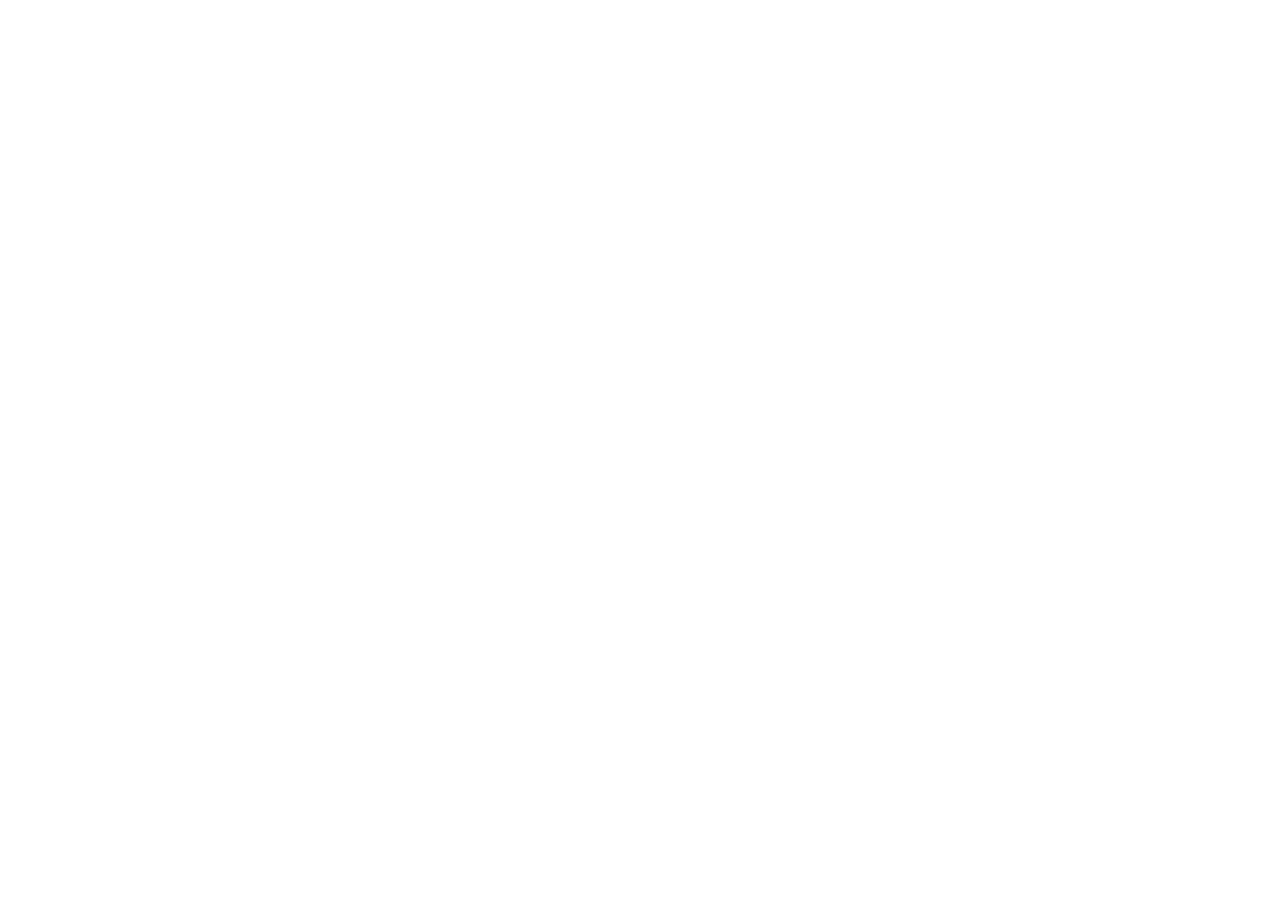
==== commit 5367022c: "새 주소(lifecalc-kr.github.io)로 이전 — 전 페이지 리다이렉트 사이트를 생활금융 계산기 연구소(lifecalc-kr.github.io)로 옮겼습니다. 기존 링크" ====
--- a/fx/index.html
+++ b/fx/index.html
@@ -2,395 +2,28 @@
 <html lang="ko">
 <head>
 <meta charset="utf-8">
-<meta name="viewport" content="width=device-width, initial-scale=1, viewport-fit=cover">
-<title>전세계 실시간 환율 계산기 | 166개 통화 환전 수수료까지 — 환율노트</title>
-<meta name="description" content="166개국 통화를 실시간 환율로 바로 계산하세요. 원화↔달러·엔·동·바트·유로를 한 화면에서 동시 비교하고, 은행·트래블카드 환전 수수료(스프레드)를 반영한 실제 받는 금액까지 확인할 수 있습니다. 회원가입·설치 없이 무료.">
-<meta name="keywords" content="환율 계산기, 실시간 환율, 달러 환율, 엔화 환율, 베트남 동 환율, 태국 바트, 환전 수수료, 트래블카드, 스프레드, 환율 조회">
-<meta name="robots" content="index,follow,max-image-preview:large">
-<meta name="author" content="환율노트">
-<meta name="theme-color" content="#0c1524">
-<meta name="format-detection" content="telephone=no">
-
-<link rel="canonical" href="https://fuuckuyooou-sys.github.io/fx/">
-
-<meta property="og:type" content="website">
-<meta property="og:site_name" content="환율노트">
-<meta property="og:locale" content="ko_KR">
-<meta property="og:title" content="전세계 실시간 환율 계산기 — 166개 통화, 수수료까지 반영">
-<meta property="og:description" content="달러·엔·동·바트·유로를 한 번에. 기준 환율과 환전 수수료(스프레드)를 반영한 실제 받는 금액을 바로 확인하세요.">
-<meta property="og:url" content="https://fuuckuyooou-sys.github.io/fx/">
-<meta property="og:image" content="https://fuuckuyooou-sys.github.io/salary/og-image.png">
-<meta name="twitter:card" content="summary">
-<meta name="twitter:title" content="전세계 실시간 환율 계산기 — 환율노트">
-<meta name="twitter:description" content="166개국 통화 실시간 환율 계산 · 환전 수수료 반영 실구매 금액 비교">
-
-<link rel="preconnect" href="https://open.er-api.com" crossorigin>
-<link rel="preconnect" href="https://api.frankfurter.dev">
-<link rel="icon" href="data:image/svg+xml,%3Csvg xmlns='http://www.w3.org/2000/svg' viewBox='0 0 100 100'%3E%3Crect width='100' height='100' rx='24' fill='%230f9d76'/%3E%3Ctext x='50' y='72' font-size='58' font-family='sans-serif' font-weight='bold' fill='white' text-anchor='middle'%3E%E2%82%A9%3C/text%3E%3C/svg%3E">
-<link rel="stylesheet" href="assets/styles.css">
-
-<!-- ═══════════════════════════════════════════════════════════════
-     Google AdSense 스크립트 (pub-2493112023638381)
-     애드센스 승인 후 아래 주석을 해제하면 본문의 광고 슬롯이 활성화됩니다.
-<script async src="https://pagead2.googlesyndication.com/pagead/js/adsbygoogle.js?client=ca-pub-2493112023638381" crossorigin="anonymous"></script>
-     ═══════════════════════════════════════════════════════════════ -->
-
-<script type="application/ld+json">
-{
-  "@context": "https://schema.org",
-  "@graph": [
-    {
-      "@type": "WebApplication",
-      "name": "환율노트 — 전세계 실시간 환율 계산기",
-      "url": "https://fuuckuyooou-sys.github.io/fx/",
-      "applicationCategory": "FinanceApplication",
-      "operatingSystem": "Web",
-      "inLanguage": "ko-KR",
-      "description": "166개국 통화의 실시간 환율을 조회하고, 환전 수수료(스프레드)를 반영한 실구매 금액을 계산하는 무료 웹 앱.",
-      "offers": { "@type": "Offer", "price": "0", "priceCurrency": "KRW" },
-      "featureList": [
-        "166개국 통화 실시간 환율 조회",
-        "국가명·통화코드로 즉시 검색",
-        "여러 통화 동시 환산",
-        "은행·트래블카드 환전 수수료 반영 계산"
-      ]
-    },
-    {
-      "@type": "FAQPage",
-      "mainEntity": [
-        {
-          "@type": "Question",
-          "name": "환율은 언제, 어떤 기준으로 갱신되나요?",
-          "acceptedAnswer": { "@type": "Answer", "text": "exchangerate-api.com이 하루 한 번 고시하는 시장 기준 환율을 사용하며, 화면 상단에 기준 시각(KST)을 표시합니다. 은행의 매매기준율과는 산출 방식이 달라 0.1% 안팎의 차이가 날 수 있습니다." }
-        },
-        {
-          "@type": "Question",
-          "name": "은행에서 알려주는 환율과 똑같나요?",
-          "acceptedAnswer": { "@type": "Answer", "text": "아닙니다. 이 사이트의 숫자는 수수료가 붙기 전 시장 중간환율입니다. 은행·카드사는 여기에 자체 스프레드와 우대율을 적용해 살 때·팔 때 환율을 따로 고시합니다. 그래서 계산기에 스프레드를 입력하면 실제 받는 금액에 가까워집니다." }
-        },
-        {
-          "@type": "Question",
-          "name": "환전 수수료(스프레드)는 어떻게 반영되나요?",
-          "acceptedAnswer": { "@type": "Answer", "text": "외화를 살 때는 기준 환율에 스프레드를 더한 값으로, 팔 때는 뺀 값으로 계산합니다. 예를 들어 스프레드 1.75%라면 달러를 살 때 1달러당 기준 환율의 1.0175배를 지불하게 됩니다." }
-        },
-        {
-          "@type": "Question",
-          "name": "여러 통화를 동시에 비교할 수 있나요?",
-          "acceptedAnswer": { "@type": "Answer", "text": "네. 금액과 기준 통화를 입력하면 '자주 쓰는 통화' 보드에서 달러·엔·유로·동·바트 등 최대 24개 통화로 한 번에 환산됩니다. 보드에 통화를 추가하거나 빼면 다음 방문에도 그대로 유지됩니다." }
-        },
-        {
-          "@type": "Question",
-          "name": "인터넷이 끊기거나 API가 응답하지 않으면 어떻게 되나요?",
-          "acceptedAnswer": { "@type": "Answer", "text": "ECB 기준 환율(2차 소스)을 먼저 시도하고, 그것도 실패하면 브라우저에 저장된 마지막 환율이나 사이트에 내장된 기준 환율로 계산합니다. 이때 상단 표시가 '기준 환율'로 바뀌고 기준 시각이 함께 표시되므로, 숫자가 실시간인지 바로 알 수 있습니다." }
-        },
-        {
-          "@type": "Question",
-          "name": "베트남 동처럼 0이 많은 통화는 어떻게 읽나요?",
-          "acceptedAnswer": { "@type": "Answer", "text": "계산기는 자릿수를 쉼표로 구분해 표시합니다. 베트남 동은 100동 단위로 묶어 생각하면 편합니다. 예를 들어 100,000동은 10만동이며, 계산기 아래 환율 표에서 100동이 몇 원인지 바로 확인할 수 있습니다." }
-        },
-        {
-          "@type": "Question",
-          "name": "해외 카드 결제에도 이 환율이 적용되나요?",
-          "acceptedAnswer": { "@type": "Answer", "text": "카드 결제는 결제 승인 시점의 국제브랜드 환율과 카드사 해외이용수수료(보통 0.2~0.6%)가 더해집니다. 트래블카드는 충전 시점의 환율이 적용되므로 이 계산기로 충전 타이밍을 가늠하는 용도로 쓰면 좋습니다." }
-        }
-      ]
-    }
-  ]
-}
-</script>
+<meta name="viewport" content="width=device-width, initial-scale=1">
+<title>주소가 이전되었습니다 | 생활금융 계산기 연구소</title>
+<meta name="robots" content="noindex, follow">
+<link rel="canonical" href="https://lifecalc-kr.github.io/fx/">
+<meta http-equiv="refresh" content="0; url=https://lifecalc-kr.github.io/fx/">
+<script>location.replace("https://lifecalc-kr.github.io/fx/" + location.search + location.hash);</script>
+<style>
+body{margin:0;min-height:100vh;display:grid;place-items:center;background:#f6f8f8;color:#0f1c1b;
+font-family:-apple-system,BlinkMacSystemFont,"Apple SD Gothic Neo","Malgun Gothic","Noto Sans KR",sans-serif;
+text-align:center;padding:24px}
+@media (prefers-color-scheme:dark){body{background:#0b1214;color:#e8f1ef}p{color:#9db0ad}}
+h1{font-size:20px;margin:0 0 10px}
+p{color:#5b6b6a;margin:0 0 20px;font-size:15px}
+a{display:inline-block;padding:12px 20px;border-radius:12px;background:#0f766e;color:#fff;text-decoration:none;font-weight:700}
+code{font-size:13px;opacity:.8}
+</style>
 </head>
 <body>
-
-<header class="site-head">
-  <div class="wrap">
-    <a class="brand" href="./" aria-label="환율노트 홈">
-      <span class="brand-mark" aria-hidden="true">₩</span>
-      환율노트 <small>FX NOTE</small>
-    </a>
-    <span class="status-pill" id="statusPill" role="status" aria-live="polite">
-      <span class="dot" aria-hidden="true"></span>
-      <span id="statusText">환율 불러오는 중…</span>
-    </span>
-  </div>
-</header>
-
-<main class="wrap">
-  <section class="hero">
-    <h1>전세계 <span class="hl">실시간 환율</span> 계산기</h1>
-    <p>166개국 통화를 검색하고, 환전 수수료(스프레드)까지 반영한 <strong>실제 받는 금액</strong>을 바로 확인하세요.</p>
-    <div class="ticker" id="ticker" aria-label="주요 통화 환율"></div>
-  </section>
-
-  <!-- ══════════════════════════════════════════════════════════════
-       [AD SLOT 1] 본문 상단 · 반응형
-       애드센스 승인 후 아래 주석을 풀고 data-ad-slot 값만 교체하세요.
-       (pub-2493112023638381)
-  <ins class="adsbygoogle" style="display:block"
-       data-ad-client="ca-pub-2493112023638381"
-       data-ad-slot="0000000000"
-       data-ad-format="auto"
-       data-full-width-responsive="true"></ins>
-  <script>(adsbygoogle = window.adsbygoogle || []).push({});</script>
-       ══════════════════════════════════════════════════════════════ -->
-  <div class="ad-slot" data-ad="top" aria-hidden="true">광고 영역 · AD SLOT 1</div>
-
-  <section class="card conv" aria-labelledby="calcTitle">
-    <h2 id="calcTitle" class="visually-hidden">환율 계산기</h2>
-
-    <div class="seg" role="tablist" aria-label="환전 방향 선택">
-      <button type="button" id="segBuy" role="tab" aria-selected="true">외화 살 때 <span style="font-weight:600;opacity:.7">원화 → 외화</span></button>
-      <button type="button" id="segSell" role="tab" aria-selected="false">외화 팔 때 <span style="font-weight:600;opacity:.7">외화 → 원화</span></button>
-    </div>
-
-    <div class="conv-grid">
-      <div class="field">
-        <label class="field-label" for="amountInput">가진 돈</label>
-        <div class="picker">
-          <div class="io">
-            <button type="button" class="cur-btn" id="baseBtn" aria-haspopup="listbox" aria-expanded="false" aria-label="기준 통화 선택">
-              <span class="fl">🇰🇷</span><span class="cd">KRW</span><span class="nm">대한민국 원</span>
-            </button>
-            <input id="amountInput" type="text" inputmode="decimal" autocomplete="off" spellcheck="false"
-                   value="1,000,000" aria-label="금액 입력" placeholder="0">
-          </div>
-          <div class="picker-panel" id="basePanel" role="dialog" aria-label="기준 통화 선택">
-            <div class="picker-search">
-              <input type="search" placeholder="국가·통화 검색 (예: 베트남, 달러, USD)" aria-label="기준 통화 검색" autocomplete="off">
-            </div>
-            <div class="picker-filters" role="group" aria-label="지역 필터"></div>
-            <ul class="picker-list" role="listbox" aria-label="통화 목록"></ul>
-          </div>
-        </div>
-        <div class="chips" id="amountChips"></div>
-      </div>
-
-      <div class="swap-row">
-        <button type="button" class="swap" id="swapBtn" aria-label="두 통화를 서로 바꾸기" title="통화 바꾸기">⇄</button>
-      </div>
-
-      <div class="field">
-        <span class="field-label" id="outLabel">받는 돈</span>
-        <div class="picker">
-          <div class="io out">
-            <button type="button" class="cur-btn" id="targetBtn" aria-haspopup="listbox" aria-expanded="false" aria-labelledby="outLabel">
-              <span class="fl">🇺🇸</span><span class="cd">USD</span><span class="nm">미국 달러</span>
-            </button>
-            <div class="value" id="outValue" aria-live="polite">0</div>
-            <span class="visually-hidden" id="outCode">USD</span>
-          </div>
-          <div class="picker-panel" id="targetPanel" role="dialog" aria-label="받는 통화 선택">
-            <div class="picker-search">
-              <input type="search" placeholder="국가·통화 검색 (예: 일본, 엔, JPY)" aria-label="받는 통화 검색" autocomplete="off">
-            </div>
-            <div class="picker-filters" role="group" aria-label="지역 필터"></div>
-            <ul class="picker-list" role="listbox" aria-label="통화 목록"></ul>
-          </div>
-        </div>
-      </div>
-    </div>
-
-    <div class="rate-line">
-      <span id="rateText">환율을 불러오는 중…</span>
-      <span class="tag zero" id="feeTag">수수료 미반영</span>
-      <span class="rate-actions">
-        <button class="copy-btn" id="copyBtn" type="button">결과 복사</button>
-        <button class="copy-btn" id="refreshBtn" type="button" title="환율 새로고침">↻ 갱신</button>
-      </span>
-    </div>
-
-    <div class="fees">
-      <div class="fees-head">
-        <h3>환전 수수료(스프레드) 반영</h3>
-        <span class="hint">참고값 · 직접 입력할 수 있어요</span>
-      </div>
-      <div class="presets" id="presets" role="group" aria-label="환전 수단 선택"></div>
-      <div class="spread-row">
-        <label for="spreadInput">스프레드</label>
-        <div class="spread-input">
-          <input id="spreadInput" type="number" min="0" max="20" step="0.1" value="0" inputmode="decimal" aria-describedby="modeNote">
-          <span>%</span>
-        </div>
-        <span class="mode-note" id="modeNote">외화를 살 때는 기준 환율에 스프레드를 더해 계산합니다.</span>
-      </div>
-    </div>
-
-    <p class="note" id="sourceText">출처를 확인하는 중…</p>
-  </section>
-
-  <section class="sec" aria-labelledby="boardTitle">
-    <div class="sec-head">
-      <div>
-        <h2 id="boardTitle">자주 쓰는 통화 한눈에</h2>
-        <p>입력한 금액을 여러 통화로 동시에 환산합니다. 카드를 누르면 그 통화 기준으로 바뀌어요.</p>
-      </div>
-      <button class="btn-ghost" id="addBtn" type="button">＋ 통화 추가</button>
-    </div>
-    <div class="board" id="board"></div>
-  </section>
-
-  <!-- ══════════════════════════════════════════════════════════════
-       [AD SLOT 2] 본문 중간 · 반응형 (pub-2493112023638381)
-  <ins class="adsbygoogle" style="display:block"
-       data-ad-client="ca-pub-2493112023638381"
-       data-ad-slot="0000000000"
-       data-ad-format="auto"
-       data-full-width-responsive="true"></ins>
-  <script>(adsbygoogle = window.adsbygoogle || []).push({});</script>
-       ══════════════════════════════════════════════════════════════ -->
-  <div class="ad-slot" data-ad="mid" aria-hidden="true">광고 영역 · AD SLOT 2</div>
-
-  <section class="sec" aria-labelledby="cmpTitle2">
-    <div class="sec-head">
-      <div>
-        <h2 id="cmpTitle2">어디서 환전하면 유리할까</h2>
-        <p id="cmpTitle">수수료를 반영해 실제로 받는 금액을 비교합니다.</p>
-      </div>
-    </div>
-    <div class="card compare">
-      <div class="cmp-scroll">
-        <table class="cmp">
-          <caption class="visually-hidden">환전 수단별 실구매 금액 비교표</caption>
-          <thead>
-            <tr><th scope="col">환전 방법</th><th scope="col">스프레드</th><th scope="col">받는 금액</th><th scope="col">기준 대비</th></tr>
-          </thead>
-          <tbody id="cmpBody"></tbody>
-        </table>
-      </div>
-      <p class="note" id="cmpFoot"></p>
-      <p class="note">※ 스프레드와 우대율은 금융사 정책에 따라 자주 바뀌는 참고용 값입니다. 트래블카드는 충전 수수료가 0%인 대신 남은 외화를 원화로 되돌릴 때 수수료(예: 1%)가 붙는 경우가 있으니, 실제 조건은 카드사 공식 안내를 확인하세요.</p>
-    </div>
-  </section>
-
-  <section class="sec" aria-labelledby="tableTitle">
-    <div class="sec-head">
-      <div>
-        <h2 id="tableTitle">전체 166개 통화 환율</h2>
-        <p>1단위가 원화로 얼마인지, 100만원으로 얼마를 받는지 한 번에 봅니다.</p>
-      </div>
-    </div>
-    <div class="toolbar">
-      <div class="search-box">
-        <span class="ico" aria-hidden="true">🔍</span>
-        <input id="rateSearch" type="search" placeholder="국가·통화 검색 (예: 태국, 바트, THB)" aria-label="전체 환율 검색" autocomplete="off">
-      </div>
-    </div>
-    <div class="rfilters" id="regionFilters" role="group" aria-label="지역 필터"></div>
-    <div class="card tbl-card" style="margin-top:12px">
-      <div class="tbl-scroll">
-        <table class="rates">
-          <thead>
-            <tr><th scope="col">통화</th><th scope="col">1단위 = 원화</th><th scope="col">100만원으로 살 때</th></tr>
-          </thead>
-          <tbody id="rateBody"></tbody>
-        </table>
-      </div>
-      <div class="table-foot">
-        <span id="rateCount"></span>
-        <span>행을 누르면 위 계산기에 적용됩니다.</span>
-      </div>
-    </div>
-  </section>
-
-  <section class="sec" aria-labelledby="guideTitle">
-    <div class="card guide">
-      <h2 id="guideTitle">환율 계산기, 이렇게 쓰세요</h2>
-      <ol>
-        <li><strong>얼마를 바꿀지 입력</strong>하고 기준 통화를 고릅니다. 기본값은 원화 100만원입니다.</li>
-        <li><strong>외화 살 때 / 외화 팔 때</strong>를 선택합니다. 살 때는 수수료가 더해지고, 팔 때는 빠집니다.</li>
-        <li><strong>환전 수단</strong>을 고르면 스프레드가 자동 입력됩니다. 은행 창구, 은행 앱, 트래블카드, 공항 환전소 중에서 비교해 보세요.</li>
-        <li><strong>자주 쓰는 통화 보드</strong>에서 여러 통화를 동시에 확인하고, 필요한 통화는 <em>＋ 통화 추가</em>로 넣습니다.</li>
-        <li><strong>전체 환율 표</strong>에서 1단위가 몇 원인지 확인합니다. 베트남 동·인도네시아 루피아처럼 단위가 큰 통화는 100단위로 환산해 보면 감이 잡힙니다.</li>
-      </ol>
-
-      <h3>환율 숫자, 어디까지 믿어도 될까요?</h3>
-      <p>이 계산기의 기준 환율은 <strong>시장 중간환율(mid-market rate)</strong>입니다. 은행 창구에서 보는 '매매기준율'과 비슷하지만 산출 주체가 달라 0.1% 안팎 차이가 날 수 있고, 실제 창구 환율은 여기에 스프레드와 우대율이 붙습니다. 그래서 이 사이트는 <strong>기준 환율 + 스프레드</strong>를 따로 보여 주고, 두 값을 모두 화면에 남겨 둡니다. 숫자가 언제 기준인지는 상단 배지에 항상 표시됩니다.</p>
-
-      <h3>여행 전에 확인하면 좋은 것</h3>
-      <ul>
-        <li>환전은 보통 <strong>출발 1~2주 전에 나눠서</strong> 하는 편이 안전합니다. 환율은 하루에도 몇 번씩 움직입니다.</li>
-        <li>공항 환전소는 편하지만 스프레드가 큰 편이라, 급한 소액만 바꾸고 나머지는 카드·앱 환전을 쓰는 경우가 많습니다.</li>
-        <li>트래블카드는 <strong>충전 시점 환율</strong>이 적용되므로, 이 계산기로 미리 금액을 계산해 두고 유리한 날 충전하면 좋습니다.</li>
-        <li>현지 ATM 인출은 별도 수수료가 붙습니다. 1회 인출 금액을 크게 잡는 편이 유리합니다.</li>
-      </ul>
-    </div>
-  </section>
-
-  <section class="sec" aria-labelledby="faqTitle">
-    <div class="sec-head"><div><h2 id="faqTitle">자주 묻는 질문</h2></div></div>
-
-    <details class="faq" open>
-      <summary>환율은 언제, 어떤 기준으로 갱신되나요?</summary>
-      <div class="a"><p>exchangerate-api.com이 하루 한 번 고시하는 시장 기준 환율을 사용하고, 화면 상단과 계산기 아래에 기준 시각(KST)을 표시합니다. 새로고침 버튼(↻)으로 바로 다시 요청할 수 있고, 탭을 열어 두면 15분마다 자동으로 확인합니다.</p></div>
-    </details>
-
-    <details class="faq">
-      <summary>은행에서 알려주는 환율과 똑같나요?</summary>
-      <div class="a"><p>똑같지 않습니다. 이 사이트의 숫자는 수수료가 붙기 전 시장 중간환율입니다. 은행과 카드사는 여기에 자체 스프레드와 우대율을 적용해 '살 때'와 '팔 때' 환율을 따로 고시합니다. 계산기의 스프레드 값을 실제 우대 조건에 맞추면 체감 환율에 가까워집니다.</p></div>
-    </details>
-
-    <details class="faq">
-      <summary>환전 수수료(스프레드)는 어떻게 계산되나요?</summary>
-      <div class="a"><p>외화를 살 때는 기준 환율에 스프레드를 더하고(1 + s), 팔 때는 뺍니다(1 − s). 예를 들어 스프레드가 1.75%라면 달러를 살 때 1달러당 기준 환율의 1.0175배를 지불하는 셈입니다. 100만원어치를 바꾼다면 약 1만 7천원이 수수료로 빠지는 구조입니다.</p></div>
-    </details>
-
-    <details class="faq">
-      <summary>여러 통화를 동시에 비교할 수 있나요?</summary>
-      <div class="a"><p>네. 금액과 기준 통화를 입력하면 '자주 쓰는 통화' 보드에서 달러·엔·유로·동·바트·페소 등 최대 24개 통화로 한 번에 환산해 보여 줍니다. 보드에 통화를 더하거나 빼면 브라우저에 저장되어 다음 방문에도 유지됩니다.</p></div>
-    </details>
-
-    <details class="faq">
-      <summary>인터넷이 끊기거나 API가 응답하지 않으면요?</summary>
-      <div class="a"><p>ECB 기준 환율(2차 소스)을 먼저 시도하고, 그것도 안 되면 브라우저에 저장된 마지막 환율이나 사이트에 내장된 기준 환율로 계산합니다. 이때 상단 배지가 '실시간'에서 '기준 환율'로 바뀌고 기준 시각이 함께 표시되므로, 지금 보는 숫자가 실시간인지 바로 알 수 있습니다.</p></div>
-    </details>
-
-    <details class="faq">
-      <summary>베트남 동처럼 0이 많은 통화는 어떻게 읽나요?</summary>
-      <div class="a"><p>계산기는 자릿수를 쉼표로 끊어 보여 줍니다. 베트남 동은 100동 단위로 묶으면 편합니다. 예를 들어 100,000동은 10만동이고, 전체 환율 표에서 100동이 몇 원인지 바로 확인할 수 있습니다.</p></div>
-    </details>
-
-    <details class="faq">
-      <summary>해외 카드 결제에도 이 환율이 적용되나요?</summary>
-      <div class="a"><p>카드 결제에는 결제 승인 시점의 국제브랜드 환율과 카드사 해외이용수수료(보통 0.2~0.6%)가 더해집니다. 트래블카드는 충전 시점의 환율이 적용되므로, 이 계산기로 충전 금액과 타이밍을 가늠하는 용도로 쓰기 좋습니다.</p></div>
-    </details>
-  </section>
-
-  <!-- ══════════════════════════════════════════════════════════════
-       [AD SLOT 3] 본문 하단 · 반응형 (pub-2493112023638381)
-  <ins class="adsbygoogle" style="display:block"
-       data-ad-client="ca-pub-2493112023638381"
-       data-ad-slot="0000000000"
-       data-ad-format="auto"
-       data-full-width-responsive="true"></ins>
-  <script>(adsbygoogle = window.adsbygoogle || []).push({});</script>
-       ══════════════════════════════════════════════════════════════ -->
-  <div class="ad-slot" data-ad="bottom" aria-hidden="true">광고 영역 · AD SLOT 3</div>
+<main>
+  <h1>새 주소로 이전했습니다</h1>
+  <p>생활금융 계산기 연구소가 <code>lifecalc-kr.github.io</code>로 옮겨갔습니다.<br>자동으로 이동하지 않으면 아래 버튼을 눌러 주세요.</p>
+  <a href="https://lifecalc-kr.github.io/fx/">새 주소로 이동</a>
 </main>
-
-<footer class="site-foot">
-  <div class="wrap rows">
-    <div><b>환율노트</b> — 전세계 실시간 환율 계산기 · 166개국 통화 · 무료</div>
-    <div>환율 출처: <a href="https://www.exchangerate-api.com" target="_blank" rel="noopener nofollow">exchangerate-api.com</a> (시장 기준 환율, 일 1회 갱신) · 보조: <a href="https://frankfurter.dev" target="_blank" rel="noopener nofollow">ECB / frankfurter.dev</a></div>
-    <div>표시되는 환율은 시장 중간환율로, 은행·카드사의 실제 매매기준율·우대율과 다를 수 있습니다. 본 계산 결과는 참고용이며 금융 거래의 근거로 사용할 수 없습니다.</div>
-    <div>입력한 금액과 통화는 브라우저 안에서만 계산되며 서버로 전송되지 않습니다. · © 2026 환율노트</div>
-    <div><a href="../">계산기 모음</a> · <a href="../salary/">2026 퇴사 원스톱 계산기</a></div>
-  </div>
-</footer>
-
-<!-- 통화 추가 모달 -->
-<div class="modal-backdrop" id="addModal" hidden>
-  <div class="modal-card" role="dialog" aria-modal="true" aria-labelledby="addTitle">
-    <div class="modal-head">
-      <h3 id="addTitle">통화 추가</h3>
-      <button type="button" class="modal-x" id="addClose" aria-label="닫기">✕</button>
-    </div>
-    <div class="picker-search">
-      <input id="addSearch" type="search" placeholder="국가·통화 검색 (예: 캄보디아, KHR)" aria-label="추가할 통화 검색" autocomplete="off">
-    </div>
-    <ul class="picker-list" id="addList"></ul>
-  </div>
-</div>
-
-<script src="assets/currencies.js"></script>
-<script src="assets/app.js"></script>
 </body>
 </html>
